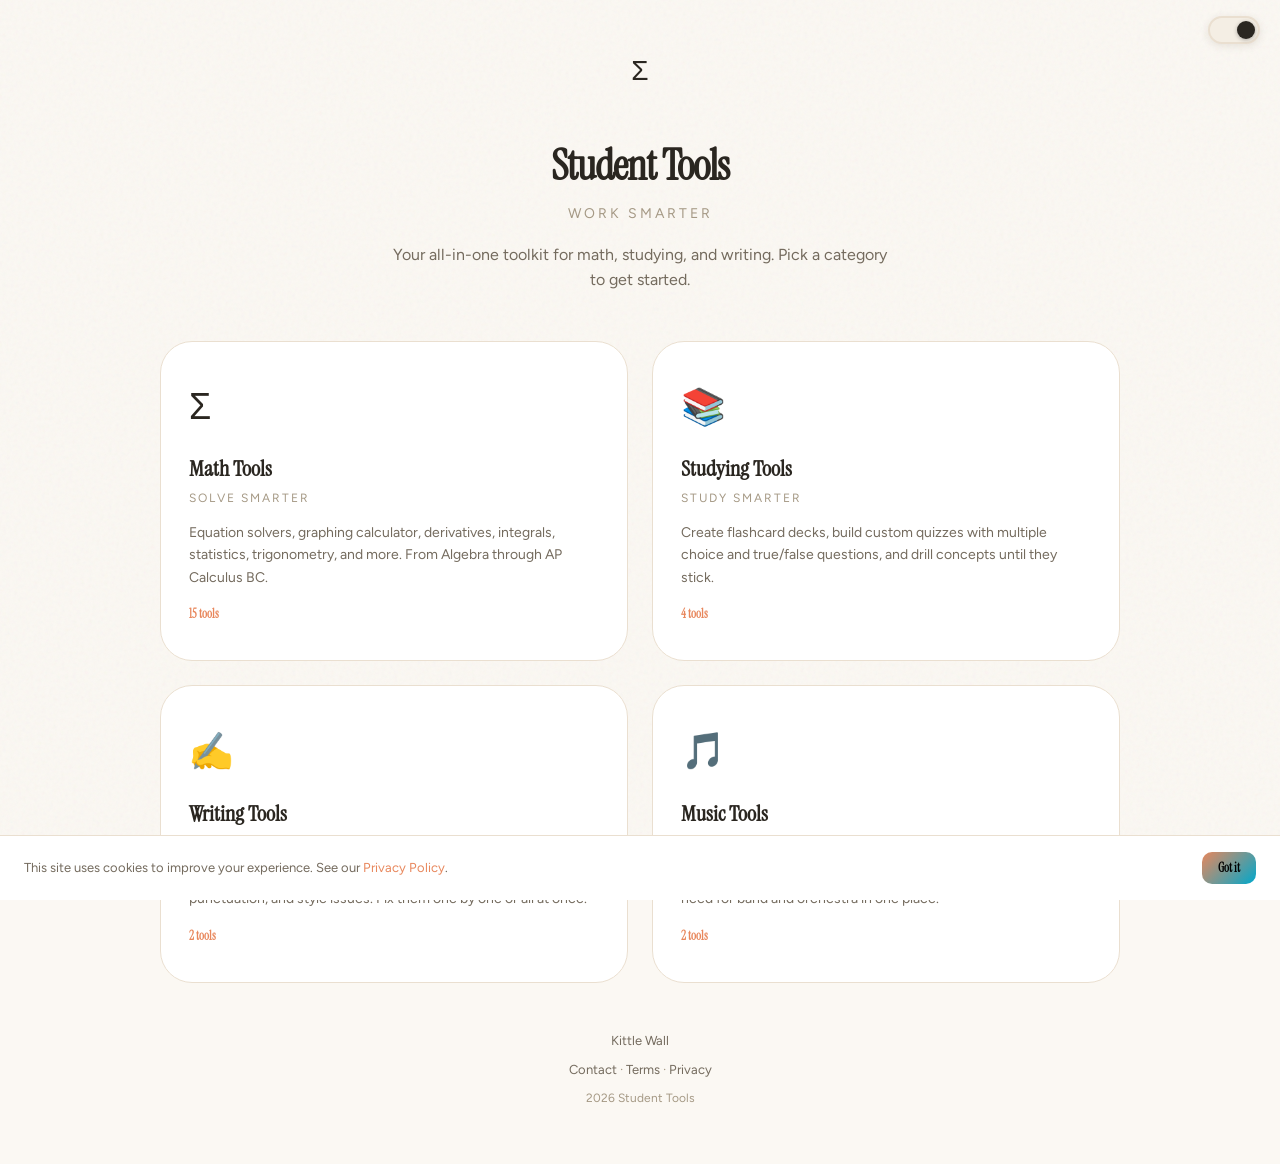
==== index.html @ e7c5983b "Add Citation Formatter tool to Writing Tools section - Create new Citation Formatter tool with suppo" ====
<!DOCTYPE html>

<html lang="en">
<head>
  <meta charset="UTF-8">
  <meta name="viewport" content="width=device-width, initial-scale=1.0">
  <title>Student Tools - Work Smarter</title>
  <meta name="description" content="Free student tools: math solvers, study aids, and writing helpers. Work smarter from Algebra through AP Calculus BC.">
  <meta name="keywords" content="student tools, math tools, study tools, writing tools, equation solver, flashcards, grammar checker">
  <meta name="author" content="Student Tools">
  <meta property="og:title" content="Student Tools - Work Smarter">
  <meta property="og:description" content="Free student tools for every course: math, studying, writing, and more.">
  <meta property="og:type" content="website">
  <link rel="canonical" href="">
  <link rel="stylesheet" href="style.css">
  <script src="theme.js"></script>
</head>
<body>

<div class="theme-switch-wrap">
  <label class="theme-switch" title="Toggle dark/light mode">
    <input type="checkbox" id="theme-toggle-checkbox" onchange="toggleTheme()">
    <span class="theme-switch-slider"></span>
  </label>
</div>

<div class="landing-container">
  <div class="landing-header">
    <div class="logo-icon landing-logo-icon">&#x03A3;</div>
    <h1 class="landing-title">Student Tools</h1>
    <p class="landing-subtitle">Work Smarter</p>
    <p class="landing-desc">Your all-in-one toolkit for math, studying, and writing. Pick a category to get started.</p>
  </div>

  <div class="landing-cards">
    <a href="math.html" class="landing-card landing-card-math">
      <div class="landing-card-icon">&#x03A3;</div>
      <div class="landing-card-title">Math Tools</div>
      <div class="landing-card-sub">Solve Smarter</div>
      <div class="landing-card-desc">Equation solvers, graphing calculator, derivatives, integrals, statistics, trigonometry, and more. From Algebra through AP Calculus BC.</div>
      <div class="landing-card-count">15 tools</div>
    </a>

    <a href="studying.html" class="landing-card landing-card-study">
      <div class="landing-card-icon">&#x1F4DA;</div>
      <div class="landing-card-title">Studying Tools</div>
      <div class="landing-card-sub">Study Smarter</div>
      <div class="landing-card-desc">Create flashcard decks, build custom quizzes with multiple choice and true/false questions, and drill concepts until they stick.</div>
      <div class="landing-card-count">4 tools</div>
    </a>

    <a href="writing.html" class="landing-card landing-card-writing">
      <div class="landing-card-icon">&#x270D;&#xFE0F;</div>
      <div class="landing-card-title">Writing Tools</div>
      <div class="landing-card-sub">Write Smarter</div>
      <div class="landing-card-desc">Paste or type your essay and catch grammar, spelling, punctuation, and style issues. Fix them one by one or all at once.</div>
      <div class="landing-card-count">2 tools</div>
    </a>

    <a href="music.html" class="landing-card landing-card-music">
      <div class="landing-card-icon">&#x1F3B5;</div>
      <div class="landing-card-title">Music Tools</div>
      <div class="landing-card-sub">Play Better</div>
      <div class="landing-card-desc">Multi-tempo metronome and sheet music creator. Everything you need for band and orchestra in one place.</div>
      <div class="landing-card-count">2 tools</div>
    </a>
  </div>

  <div class="landing-footer">
    <p><a href="kittle-wall.html">Kittle Wall</a></p>
    <p><a href="contact.html">Contact</a> &middot; <a href="terms.html">Terms</a> &middot; <a href="privacy.html">Privacy</a></p>
    <p class="landing-copyright">2026 Student Tools</p>
  </div>

</div>

<!-- Invisible context link (bottom left) -->
<a href="text.html" class="context-link" style="color: transparent;">Context</a>

<!-- Cookie consent banner -->
<div class="cookie-banner" id="cookieBanner">
  <span>This site uses cookies to improve your experience. See our <a href="privacy.html">Privacy Policy</a>.</span>
  <button class="btn btn-sm btn-primary" onclick="acceptCookies()">Got it</button>
</div>

<script>
function acceptCookies() {
  document.getElementById('cookieBanner').classList.remove('show');
  localStorage.setItem('cookies_accepted', 'true');
}

window.addEventListener('DOMContentLoaded', function() {
  if (!localStorage.getItem('cookies_accepted')) {
    setTimeout(function() {
      document.getElementById('cookieBanner').classList.add('show');
    }, 1500);
  }
});
</script>

</body>
</html>
---- style.css ----
/* ============================================
   STUDENT TOOLS — Dark Sleek Modern Theme
   ============================================

   Linked files:
   - index.html (landing page)
   - math.html, studying.html, writing.html (sub-sites)
   - app.js (application logic and interactivity)
   ============================================ */

@import url('https://fonts.googleapis.com/css2?family=Instrument+Serif:ital@0;1&family=Figtree:wght@300;400;500;600;700;800&family=JetBrains+Mono:wght@400;500;600&display=swap');

:root {
  /* Dark theme (default) — warm dark */
  --bg-primary: #1A1714;
  --bg-secondary: #231F1B;
  --bg-card: #2A2520;
  --bg-card-hover: #332D28;
  --bg-input: #201D1A;
  --border-subtle: rgba(255,255,255,0.08);
  --border-accent: rgba(232,135,92,0.3);
  --text-primary: #F4ECE0;
  --text-secondary: #A59985;
  --text-muted: #746B5E;
  --accent-cyan: #E8875C;
  --accent-cyan-dim: rgba(232,135,92,0.18);
  --accent-purple: #7A9968;
  --accent-purple-dim: rgba(122,153,104,0.15);
  --accent-green: #7A9968;
  --accent-red: #C87A70;
  --accent-orange: #D4956A;
  --accent-yellow: #C9A84A;
  --radius-sm: 10px;
  --radius-md: 16px;
  --radius-lg: 24px;
  --radius-xl: 32px;
  --shadow-glow: 0 0 30px rgba(232,135,92,0.12);
  --shadow-card: 0 4px 14px rgba(0,0,0,0.35);
  --font-display: 'Instrument Serif', 'DM Serif Display', Georgia, serif;
  --font-body: 'Figtree', -apple-system, BlinkMacSystemFont, 'Segoe UI', sans-serif;
  --font-mono: 'JetBrains Mono', ui-monospace, monospace;
  --transition-fast: 0.2s cubic-bezier(0.4, 0, 0.2, 1);
  --transition-smooth: 0.35s cubic-bezier(0.4, 0, 0.2, 1);
}

/* Light theme — warm paper */
[data-theme="light"] {
  --bg-primary: #FBF8F3;
  --bg-secondary: #FFFFFF;
  --bg-card: #FFFFFF;
  --bg-card-hover: #F7F2EA;
  --bg-input: #F4EEE4;
  --border-subtle: #EADFD0;
  --border-accent: rgba(232,135,92,0.35);
  --text-primary: #2A2620;
  --text-secondary: #746B5E;
  --text-muted: #A59985;
  --accent-cyan: #E8875C;
  --accent-cyan-dim: #FBE4D4;
  --accent-purple: #7A9968;
  --accent-purple-dim: rgba(122,153,104,0.15);
  --accent-green: #7A9968;
  --accent-red: #C87A70;
  --accent-orange: #D4956A;
  --accent-yellow: #C9A84A;
  --shadow-glow: 0 0 30px rgba(232,135,92,0.15);
  --shadow-card: 0 4px 14px rgba(60,40,10,0.06);
}

*, *::before, *::after { box-sizing: border-box; margin: 0; padding: 0; }

html {
  scroll-behavior: smooth;
  transition: background-color var(--transition-smooth), color var(--transition-smooth);
}

body {
  font-family: var(--font-body);
  background: var(--bg-primary);
  color: var(--text-primary);
  min-height: 100vh;
  overflow-x: hidden;
  line-height: 1.6;
}

/* Background grain texture */
body::before {
  content: '';
  position: fixed;
  top: 0; left: 0; right: 0; bottom: 0;
  background-image: url("data:image/svg+xml,%3Csvg viewBox='0 0 256 256' xmlns='http://www.w3.org/2000/svg'%3E%3Cfilter id='noise'%3E%3CfeTurbulence type='fractalNoise' baseFrequency='0.9' numOctaves='4' stitchTiles='stitch'/%3E%3C/filter%3E%3Crect width='100%25' height='100%25' filter='url(%23noise)' opacity='0.05'/%3E%3C/svg%3E");
  pointer-events: none;
  z-index: 0;
  transition: opacity var(--transition-smooth);
}

html[data-theme="light"] body::before {
  opacity: 1;
}

/* ---- SCROLLBAR ---- */
::-webkit-scrollbar { width: 6px; }
::-webkit-scrollbar-track { background: var(--bg-primary); }
::-webkit-scrollbar-thumb { background: var(--text-muted); border-radius: 3px; }
::-webkit-scrollbar-thumb:hover { background: var(--accent-cyan); }

/* ---- LAYOUT ---- */
.app-wrapper {
  display: flex;
  min-height: 100vh;
  position: relative;
  z-index: 1;
}

/* ---- SIDEBAR ---- */
.sidebar {
  width: 280px;
  min-width: 280px;
  background: var(--bg-secondary);
  border-right: 1px solid var(--border-subtle);
  display: flex;
  flex-direction: column;
  position: fixed;
  top: 0;
  left: 0;
  height: 100vh;
  z-index: 100;
  transition: transform var(--transition-smooth);
}

.sidebar-header {
  padding: 24px 20px;
  border-bottom: 1px solid var(--border-subtle);
  display: flex;
  align-items: center;
  justify-content: space-between;
  gap: 12px;
}

.sidebar-logo {
  display: flex;
  align-items: center;
  gap: 12px;
  text-decoration: none;
}

.sidebar-logo .logo-icon {
  width: 40px;
  height: 40px;
  background: linear-gradient(135deg, var(--accent-cyan), var(--accent-purple));
  border-radius: var(--radius-sm);
  display: flex;
  align-items: center;
  justify-content: center;
  font-size: 20px;
  font-weight: 700;
  color: #fff;
  font-family: var(--font-mono);
}

.sidebar-logo .logo-text {
  font-family: var(--font-display);
  font-size: 20px;
  font-weight: 700;
  color: var(--text-primary);
  letter-spacing: -0.5px;
}

.sidebar-logo .logo-sub {
  font-size: 11px;
  color: var(--text-muted);
  font-weight: 400;
  letter-spacing: 1.5px;
  text-transform: uppercase;
}

/* ---- THEME SWITCH (fixed top-right) ---- */
.theme-switch-wrap {
  position: fixed;
  top: 16px;
  right: 20px;
  z-index: 9999;
}

.theme-switch {
  position: relative;
  display: inline-block;
  width: 52px;
  height: 28px;
  cursor: pointer;
}

.theme-switch input {
  opacity: 0;
  width: 0;
  height: 0;
  position: absolute;
}

.theme-switch-slider {
  position: absolute;
  top: 0; left: 0; right: 0; bottom: 0;
  background: #2A2520;
  border: 2px solid rgba(255,255,255,0.12);
  border-radius: 28px;
  transition: all 0.3s cubic-bezier(0.4, 0, 0.2, 1);
  box-shadow: 0 2px 8px rgba(0,0,0,0.4);
}

.theme-switch-slider::before {
  content: '';
  position: absolute;
  height: 18px;
  width: 18px;
  left: 3px;
  top: 3px;
  background: #F4ECE0;
  border-radius: 50%;
  transition: all 0.3s cubic-bezier(0.4, 0, 0.2, 1);
  box-shadow: 0 1px 4px rgba(0,0,0,0.3);
}

.theme-switch input:checked + .theme-switch-slider {
  background: #F4EEE4;
  border-color: #EADFD0;
  box-shadow: 0 2px 8px rgba(60,40,10,0.1);
}

.theme-switch input:checked + .theme-switch-slider::before {
  transform: translateX(24px);
  background: #2A2620;
}

.sidebar-nav {
  flex: 1;
  overflow-y: auto;
  padding: 16px 12px;
}

.nav-section-label {
  font-size: 10px;
  font-weight: 600;
  text-transform: uppercase;
  letter-spacing: 1.5px;
  color: var(--text-muted);
  padding: 12px 12px 8px;
}

.nav-item {
  display: flex;
  align-items: center;
  gap: 12px;
  padding: 10px 14px;
  border-radius: var(--radius-sm);
  cursor: pointer;
  transition: all var(--transition-fast);
  color: var(--text-secondary);
  font-size: 14px;
  font-weight: 400;
  border: 1px solid transparent;
  margin-bottom: 2px;
}

.nav-item:hover {
  background: var(--bg-card);
  color: var(--text-primary);
}

.nav-item.active {
  background: var(--accent-cyan-dim);
  color: var(--accent-cyan);
  border-color: var(--border-accent);
  font-weight: 500;
}

.nav-item .nav-icon {
  width: 20px;
  text-align: center;
  font-size: 16px;
  flex-shrink: 0;
}

.sidebar-footer {
  padding: 16px 20px;
  border-top: 1px solid var(--border-subtle);
  font-size: 11px;
  color: var(--text-muted);
}

.sidebar-footer a {
  color: var(--text-secondary);
  text-decoration: none;
  transition: color var(--transition-fast);
}
.sidebar-footer a:hover { color: var(--accent-cyan); }

/* ---- MAIN CONTENT ---- */
.main-content {
  flex: 1;
  margin-left: 280px;
  padding: 32px 40px;
  min-height: 100vh;
}

.main-header {
  margin-bottom: 32px;
}

.main-header h1 {
  font-family: var(--font-display);
  font-size: 28px;
  font-weight: 700;
  color: var(--text-primary);
  letter-spacing: -0.5px;
}

.main-header p {
  color: var(--text-secondary);
  font-size: 15px;
  margin-top: 4px;
}

/* ---- TOOL PANELS ---- */
.tool-panel {
  display: none;
  animation: fadeIn 0.3s ease;
}

.tool-panel.active {
  display: block;
}

@keyframes fadeIn {
  from { opacity: 0; transform: translateY(8px); }
  to { opacity: 1; transform: translateY(0); }
}

/* ---- CARDS ---- */
.card {
  background: var(--bg-card);
  border: 1px solid var(--border-subtle);
  border-radius: var(--radius-lg);
  padding: 28px;
  margin-bottom: 24px;
  transition: all var(--transition-smooth);
  box-shadow: var(--shadow-card);
}

.card:hover {
  border-color: var(--border-accent);
  box-shadow: var(--shadow-glow);
}

.card-title {
  font-family: var(--font-display);
  font-size: 18px;
  font-weight: 600;
  margin-bottom: 6px;
  color: var(--text-primary);
}

.card-desc {
  font-size: 13px;
  color: var(--text-secondary);
  margin-bottom: 20px;
  line-height: 1.5;
}

/* ---- FORM ELEMENTS ---- */
.form-group {
  margin-bottom: 16px;
}

.form-label {
  display: block;
  font-size: 12px;
  font-weight: 500;
  text-transform: uppercase;
  letter-spacing: 1px;
  color: var(--text-secondary);
  margin-bottom: 6px;
  font-family: var(--font-mono);
}

.form-input, .form-select, .form-textarea {
  width: 100%;
  padding: 12px 16px;
  background: var(--bg-input);
  border: 1px solid var(--border-subtle);
  border-radius: var(--radius-sm);
  color: var(--text-primary);
  font-family: var(--font-mono);
  font-size: 14px;
  transition: all var(--transition-fast);
  outline: none;
}

.form-input:focus, .form-select:focus, .form-textarea:focus {
  border-color: var(--accent-cyan);
  box-shadow: 0 0 0 3px var(--accent-cyan-dim);
}

.form-input::placeholder { color: var(--text-muted); }
.form-textarea { resize: vertical; min-height: 80px; }
.form-select { cursor: pointer; }
.form-select option { background: var(--bg-card); }

.form-row {
  display: grid;
  grid-template-columns: repeat(auto-fit, minmax(140px, 1fr));
  gap: 12px;
}

/* ---- BUTTONS ---- */
.btn {
  display: inline-flex;
  align-items: center;
  justify-content: center;
  gap: 8px;
  padding: 12px 24px;
  border-radius: var(--radius-sm);
  font-family: var(--font-display);
  font-size: 14px;
  font-weight: 600;
  cursor: pointer;
  transition: all var(--transition-fast);
  border: 1px solid transparent;
  text-decoration: none;
}

.btn-primary {
  background: linear-gradient(135deg, var(--accent-cyan), #00a8cc);
  color: #000;
  border: none;
}
.btn-primary:hover {
  transform: translateY(-1px);
  box-shadow: 0 4px 20px rgba(232,135,92,0.35);
}

.btn-secondary {
  background: var(--bg-input);
  color: var(--text-primary);
  border-color: var(--border-subtle);
}
.btn-secondary:hover {
  border-color: var(--accent-cyan);
  background: var(--accent-cyan-dim);
}

.btn-sm {
  padding: 8px 16px;
  font-size: 12px;
}

.btn-group {
  display: flex;
  gap: 10px;
  flex-wrap: wrap;
  margin-top: 16px;
}

/* ---- RESULTS ---- */
.result-box {
  background: var(--bg-input);
  border: 1px solid var(--border-subtle);
  border-radius: var(--radius-md);
  padding: 20px;
  margin-top: 20px;
  font-family: var(--font-mono);
  font-size: 14px;
  line-height: 1.8;
  color: var(--text-primary);
  min-height: 60px;
  position: relative;
  overflow-x: auto;
}

.result-box:empty::before {
  content: 'Results will appear here...';
  color: var(--text-muted);
  font-style: italic;
}

.result-box .result-label {
  display: inline-block;
  font-size: 11px;
  font-weight: 600;
  text-transform: uppercase;
  letter-spacing: 1px;
  color: var(--accent-cyan);
  margin-bottom: 8px;
}

.result-box .result-value {
  font-size: 22px;
  font-weight: 600;
  color: var(--text-primary);
}

.result-box .result-step {
  padding: 8px 0;
  border-bottom: 1px solid var(--border-subtle);
  color: var(--text-secondary);
}
.result-box .result-step:last-child { border-bottom: none; }

.result-highlight {
  color: var(--accent-cyan);
  font-weight: 600;
}

.result-success { color: var(--accent-green); }
.result-error { color: var(--accent-red); }

/* ---- HOME GRID ---- */
.home-grid {
  display: grid;
  grid-template-columns: repeat(auto-fill, minmax(280px, 1fr));
  gap: 20px;
}

.home-card {
  background: var(--bg-card);
  border: 1px solid var(--border-subtle);
  border-radius: var(--radius-lg);
  padding: 24px;
  cursor: pointer;
  transition: all var(--transition-smooth);
  position: relative;
  overflow: hidden;
}

.home-card::before {
  content: '';
  position: absolute;
  top: 0;
  left: 0;
  right: 0;
  height: 3px;
  background: linear-gradient(90deg, var(--accent-cyan), var(--accent-purple));
  opacity: 0;
  transition: opacity var(--transition-smooth);
}

.home-card:hover {
  border-color: var(--border-accent);
  transform: translateY(-2px);
  box-shadow: var(--shadow-glow);
}

.home-card:hover::before { opacity: 1; }

.home-card .card-emoji {
  font-size: 28px;
  margin-bottom: 12px;
}

.home-card .card-name {
  font-family: var(--font-display);
  font-size: 16px;
  font-weight: 600;
  margin-bottom: 6px;
}

.home-card .card-courses {
  font-size: 12px;
  color: var(--text-muted);
  margin-bottom: 10px;
  font-family: var(--font-mono);
}

.home-card .card-preview {
  font-size: 13px;
  color: var(--text-secondary);
  line-height: 1.5;
}

/* ---- GRAPH CANVAS ---- */
.graph-container {
  background: var(--bg-input);
  border: 1px solid var(--border-subtle);
  border-radius: var(--radius-md);
  padding: 8px;
  margin-top: 16px;
  position: relative;
}

.graph-container canvas {
  width: 100%;
  border-radius: var(--radius-sm);
}

/* ---- UNIT CIRCLE ---- */
.unit-circle-container {
  display: flex;
  gap: 24px;
  align-items: flex-start;
  flex-wrap: wrap;
}

.unit-circle-container canvas {
  border-radius: var(--radius-md);
  background: var(--bg-input);
  border: 1px solid var(--border-subtle);
}

/* ---- STATS TABLE ---- */
.stats-grid {
  display: grid;
  grid-template-columns: repeat(auto-fill, minmax(180px, 1fr));
  gap: 12px;
  margin-top: 16px;
}

.stat-card {
  background: var(--bg-input);
  border: 1px solid var(--border-subtle);
  border-radius: var(--radius-sm);
  padding: 16px;
  text-align: center;
}

.stat-card .stat-label {
  font-size: 11px;
  text-transform: uppercase;
  letter-spacing: 1px;
  color: var(--text-muted);
  margin-bottom: 6px;
  font-family: var(--font-mono);
}

.stat-card .stat-value {
  font-size: 20px;
  font-weight: 600;
  font-family: var(--font-mono);
  color: var(--accent-cyan);
}

/* ---- TOGGLE BUTTONS ---- */
.toggle-group {
  display: inline-flex;
  background: var(--bg-input);
  border: 1px solid var(--border-subtle);
  border-radius: var(--radius-sm);
  overflow: hidden;
  margin-bottom: 16px;
}

.toggle-btn {
  padding: 8px 18px;
  font-size: 13px;
  font-family: var(--font-mono);
  background: transparent;
  color: var(--text-secondary);
  border: none;
  cursor: pointer;
  transition: all var(--transition-fast);
}

.toggle-btn.active {
  background: var(--accent-cyan-dim);
  color: var(--accent-cyan);
}

.toggle-btn:hover:not(.active) {
  color: var(--text-primary);
}

/* ---- AD PLACEHOLDER ---- */
.ad-placeholder {
  background: var(--bg-card);
  border: 1px dashed var(--border-subtle);
  border-radius: var(--radius-sm);
  padding: 16px;
  text-align: center;
  color: var(--text-muted);
  font-size: 11px;
  margin: 24px 0;
  min-height: 90px;
  display: flex;
  align-items: center;
  justify-content: center;
}

/* ---- MOBILE HAMBURGER ---- */
.mobile-toggle {
  display: none;
  position: fixed;
  top: 16px;
  left: 16px;
  z-index: 200;
  background: var(--bg-card);
  border: 1px solid var(--border-subtle);
  border-radius: var(--radius-sm);
  padding: 10px 12px;
  cursor: pointer;
  color: var(--text-primary);
  font-size: 20px;
}

.mobile-overlay {
  display: none;
  position: fixed;
  top: 0; left: 0; right: 0; bottom: 0;
  background: rgba(0,0,0,0.6);
  z-index: 90;
}

/* ---- RESPONSIVE ---- */
@media (max-width: 768px) {
  .sidebar {
    transform: translateX(-100%);
  }
  .sidebar.open {
    transform: translateX(0);
  }
  .main-content {
    margin-left: 0;
    padding: 24px 16px;
    padding-top: 24px;
  }
  .mobile-toggle {
    display: none;
  }
  .mobile-overlay.open {
    display: block;
  }
  .home-grid {
    grid-template-columns: 1fr;
  }
  .kittle-grid {
    grid-template-columns: repeat(auto-fill, minmax(180px, 1fr));
  }
  .form-row {
    grid-template-columns: 1fr;
  }
  .unit-circle-container {
    flex-direction: column;
  }
}

@media (max-width: 480px) {
  .main-header h1 { font-size: 22px; }
  .card { padding: 20px; }
}

/* ---- LEGAL PAGES ---- */
.legal-page {
  max-width: 800px;
  margin: 0 auto;
  padding: 40px 24px;
}

.legal-page h1 {
  font-family: var(--font-display);
  font-size: 32px;
  font-weight: 700;
  margin-bottom: 8px;
  background: linear-gradient(135deg, var(--accent-cyan), var(--accent-purple));
  -webkit-background-clip: text;
  -webkit-text-fill-color: transparent;
}

.legal-page .legal-date {
  color: var(--text-muted);
  font-size: 13px;
  margin-bottom: 32px;
  font-family: var(--font-mono);
}

.legal-page h2 {
  font-family: var(--font-display);
  font-size: 20px;
  font-weight: 600;
  margin-top: 32px;
  margin-bottom: 12px;
  color: var(--accent-cyan);
}

.legal-page p {
  color: var(--text-secondary);
  margin-bottom: 16px;
  line-height: 1.7;
}

.legal-page a {
  color: var(--accent-cyan);
  text-decoration: none;
}
.legal-page a:hover {
  text-decoration: underline;
}

.legal-back {
  display: inline-flex;
  align-items: center;
  gap: 6px;
  color: var(--text-secondary);
  text-decoration: none;
  font-size: 14px;
  margin-bottom: 24px;
  transition: color var(--transition-fast);
}
.legal-back:hover { color: var(--accent-cyan); }

/* ---- COOKIE BANNER ---- */
.cookie-banner {
  position: fixed;
  bottom: 0;
  left: 0;
  right: 0;
  background: var(--bg-card);
  border-top: 1px solid var(--border-subtle);
  padding: 16px 24px;
  display: flex;
  align-items: center;
  justify-content: space-between;
  gap: 16px;
  z-index: 999;
  font-size: 13px;
  color: var(--text-secondary);
  transform: translateY(100%);
  transition: transform var(--transition-smooth);
}

.cookie-banner.show {
  transform: translateY(0);
}

.cookie-banner a { color: var(--accent-cyan); text-decoration: none; }
.cookie-banner a:hover { text-decoration: underline; }

/* ---- TABS WITHIN TOOLS ---- */
.tool-tabs {
  display: flex;
  gap: 4px;
  margin-bottom: 20px;
  border-bottom: 1px solid var(--border-subtle);
  padding-bottom: 0;
}

.tool-tab {
  padding: 10px 18px;
  font-size: 13px;
  font-family: var(--font-display);
  font-weight: 500;
  color: var(--text-secondary);
  background: transparent;
  border: none;
  cursor: pointer;
  border-bottom: 2px solid transparent;
  margin-bottom: -1px;
  transition: all var(--transition-fast);
}

.tool-tab:hover { color: var(--text-primary); }
.tool-tab.active {
  color: var(--accent-cyan);
  border-bottom-color: var(--accent-cyan);
}

.tab-content { display: none; }
.tab-content.active { display: block; }

/* ---- SPECIAL ANIMATIONS ---- */
@keyframes pulse-glow {
  0%, 100% { box-shadow: 0 0 0 0 rgba(232,135,92,0.2); }
  50% { box-shadow: 0 0 20px 4px rgba(232,135,92,0.1); }
}

.pulse { animation: pulse-glow 2s infinite; }

@keyframes slideUp {
  from { opacity: 0; transform: translateY(20px); }
  to { opacity: 1; transform: translateY(0); }
}

.animate-in {
  animation: slideUp 0.4s ease forwards;
}

/* Staggered animation for home cards */
.home-card:nth-child(1) { animation-delay: 0.05s; }
.home-card:nth-child(2) { animation-delay: 0.1s; }
.home-card:nth-child(3) { animation-delay: 0.15s; }
.home-card:nth-child(4) { animation-delay: 0.2s; }
.home-card:nth-child(5) { animation-delay: 0.25s; }
.home-card:nth-child(6) { animation-delay: 0.3s; }
.home-card:nth-child(7) { animation-delay: 0.35s; }
.home-card:nth-child(8) { animation-delay: 0.4s; }
.home-card:nth-child(9) { animation-delay: 0.45s; }
.home-card:nth-child(10) { animation-delay: 0.5s; }
.home-card:nth-child(11) { animation-delay: 0.55s; }
.home-card:nth-child(12) { animation-delay: 0.6s; }

/* ---- HOME FOOTER NOTICE ---- */
.home-footer-notice {
  margin-top: 40px;
  padding-top: 24px;
  border-top: 1px solid var(--border-subtle);
  text-align: center;
}

.home-footer-notice p {
  font-size: 12px;
  color: var(--text-secondary);
  margin: 0;
}

.home-footer-notice a {
  color: var(--accent-cyan);
  text-decoration: none;
  transition: color var(--transition-fast);
}

.home-footer-notice a:hover {
  color: var(--accent-cyan);
  text-decoration: underline;
}

/* ---- HOME KITTLE WALL LINK ---- */
.home-kittle-wall-link {
  margin-top: 12px;
  text-align: center;
}

.home-kittle-wall-link p {
  font-size: 12px;
  color: var(--text-secondary);
  margin: 0;
}

.home-kittle-wall-link a {
  color: var(--accent-cyan);
  text-decoration: none;
  transition: color var(--transition-fast);
}

.home-kittle-wall-link a:hover {
  color: var(--accent-cyan);
  text-decoration: underline;
}

/* ============================================
   STUDY TOOLS — Flashcards & Quizzes
   ============================================ */

/* ---- DECK / SET GRID ---- */
.deck-grid {
  display: grid;
  grid-template-columns: repeat(auto-fill, minmax(260px, 1fr));
  gap: 16px;
  margin-bottom: 24px;
}

.deck-card {
  background: var(--bg-card);
  border: 1px solid var(--border-subtle);
  border-radius: var(--radius-lg);
  padding: 20px;
  cursor: pointer;
  transition: all var(--transition-smooth);
  position: relative;
  overflow: hidden;
}

.deck-card::after {
  content: '';
  position: absolute;
  bottom: 0; left: 0; right: 0;
  height: 3px;
  background: linear-gradient(90deg, var(--accent-cyan), var(--accent-purple));
  opacity: 0;
  transition: opacity var(--transition-smooth);
}

.deck-card:hover {
  border-color: var(--border-accent);
  transform: translateY(-2px);
  box-shadow: var(--shadow-glow);
}
.deck-card:hover::after { opacity: 1; }

.deck-card .deck-emoji { font-size: 24px; margin-bottom: 8px; }

.deck-card .deck-name {
  font-family: var(--font-display);
  font-size: 16px;
  font-weight: 600;
  margin-bottom: 4px;
  color: var(--text-primary);
}

.deck-card .deck-count {
  font-family: var(--font-mono);
  font-size: 12px;
  color: var(--text-muted);
  margin-bottom: 8px;
}

.deck-card .deck-actions {
  display: flex;
  gap: 6px;
  margin-top: 10px;
}

.deck-card .deck-actions button {
  padding: 6px 12px;
  border-radius: 6px;
  font-size: 11px;
  font-family: var(--font-mono);
  cursor: pointer;
  border: 1px solid var(--border-subtle);
  background: var(--bg-input);
  color: var(--text-secondary);
  transition: all var(--transition-fast);
}
.deck-card .deck-actions button:hover {
  border-color: var(--accent-cyan);
  color: var(--accent-cyan);
}
.deck-card .deck-actions .btn-danger:hover {
  border-color: var(--accent-red);
  color: var(--accent-red);
}

/* ---- CREATE DECK CARD (+ button) ---- */
.deck-card-new {
  background: var(--bg-card);
  border: 2px dashed var(--border-subtle);
  border-radius: var(--radius-lg);
  padding: 20px;
  display: flex;
  flex-direction: column;
  align-items: center;
  justify-content: center;
  cursor: pointer;
  transition: all var(--transition-smooth);
  min-height: 140px;
}

.deck-card-new:hover {
  border-color: var(--accent-cyan);
  background: var(--accent-cyan-dim);
}

.deck-card-new .plus-icon {
  font-size: 32px;
  color: var(--text-muted);
  margin-bottom: 8px;
  transition: color var(--transition-fast);
}
.deck-card-new:hover .plus-icon { color: var(--accent-cyan); }

.deck-card-new span {
  font-family: var(--font-display);
  font-size: 14px;
  color: var(--text-secondary);
  font-weight: 500;
}

/* ============================================
   KITTLE WALL — Photo Gallery
   ============================================ */

/* ---- KITTLE GRID ---- */
.kittle-grid {
  display: grid;
  grid-template-columns: repeat(auto-fill, minmax(280px, 1fr));
  gap: 16px;
  margin-top: 24px;
}

.kittle-card {
  background: var(--bg-card);
  border: 1px solid var(--border-subtle);
  border-radius: var(--radius-lg);
  overflow: hidden;
  transition: all var(--transition-smooth);
  position: relative;
  aspect-ratio: 1;
}

.kittle-card:hover {
  border-color: var(--border-accent);
  transform: translateY(-4px);
  box-shadow: var(--shadow-glow);
}

.kittle-card img {
  width: 100%;
  height: 100%;
  object-fit: cover;
  display: block;
}

.kittle-empty {
  text-align: center;
  color: var(--text-secondary);
  padding: 40px 20px;
  grid-column: 1 / -1;
}

/* ---- FLASHCARD FLIP ---- */
.flashcard-scene {
  perspective: 1000px;
  width: 100%;
  max-width: 560px;
  height: 320px;
  margin: 0 auto 24px;
  cursor: pointer;
}

.flashcard-inner {
  position: relative;
  width: 100%;
  height: 100%;
  transition: transform 0.6s cubic-bezier(0.4, 0, 0.2, 1);
  transform-style: preserve-3d;
}

.flashcard-inner.flipped {
  transform: rotateY(180deg);
}

.flashcard-face {
  position: absolute;
  width: 100%;
  height: 100%;
  backface-visibility: hidden;
  -webkit-backface-visibility: hidden;
  display: flex;
  flex-direction: column;
  align-items: center;
  justify-content: center;
  padding: 32px;
  border-radius: var(--radius-lg);
  text-align: center;
  border: 1px solid var(--border-subtle);
}

.flashcard-front {
  background: var(--bg-card);
  border-top: 3px solid var(--accent-cyan);
}

.flashcard-back {
  background: var(--bg-card);
  transform: rotateY(180deg);
  border-top: 3px solid var(--accent-purple);
}

.flashcard-side-label {
  font-family: var(--font-mono);
  font-size: 10px;
  text-transform: uppercase;
  letter-spacing: 2px;
  color: var(--text-muted);
  position: absolute;
  top: 16px;
  left: 50%;
  transform: translateX(-50%);
}

.flashcard-text {
  font-family: var(--font-display);
  font-size: 22px;
  font-weight: 500;
  color: var(--text-primary);
  line-height: 1.5;
  max-height: 200px;
  overflow-y: auto;
  word-wrap: break-word;
  width: 100%;
}

.flashcard-back .flashcard-text {
  color: var(--accent-green);
}

/* ---- FLASHCARD CONTROLS ---- */
.fc-controls {
  display: flex;
  align-items: center;
  justify-content: center;
  gap: 16px;
  margin-bottom: 20px;
  flex-wrap: wrap;
}

.fc-controls .btn {
  min-width: 110px;
}

.fc-progress {
  text-align: center;
  font-family: var(--font-mono);
  font-size: 13px;
  color: var(--text-secondary);
  margin-bottom: 16px;
}

.fc-progress-bar {
  width: 100%;
  max-width: 400px;
  height: 4px;
  background: var(--bg-input);
  border-radius: 2px;
  margin: 8px auto 0;
  overflow: hidden;
}

.fc-progress-fill {
  height: 100%;
  background: linear-gradient(90deg, var(--accent-cyan), var(--accent-purple));
  border-radius: 2px;
  transition: width 0.4s ease;
}

/* ---- CARD EDITOR ---- */
.card-editor-list {
  max-height: 420px;
  overflow-y: auto;
  margin-bottom: 16px;
}

.card-editor-row {
  display: grid;
  grid-template-columns: 1fr 1fr auto;
  gap: 10px;
  align-items: center;
  padding: 10px 0;
  border-bottom: 1px solid var(--border-subtle);
}

.card-editor-row:last-child { border-bottom: none; }

.card-editor-row .card-num {
  font-family: var(--font-mono);
  font-size: 11px;
  color: var(--text-muted);
  grid-column: 1 / -1;
  margin-bottom: -4px;
}

.card-delete-btn {
  background: transparent;
  border: 1px solid var(--border-subtle);
  color: var(--text-muted);
  width: 32px;
  height: 32px;
  border-radius: 6px;
  cursor: pointer;
  font-size: 14px;
  transition: all var(--transition-fast);
  display: flex;
  align-items: center;
  justify-content: center;
}
.card-delete-btn:hover {
  border-color: var(--accent-red);
  color: var(--accent-red);
  background: rgba(200,122,112,0.12);
}

/* ---- QUIZ STYLES ---- */
.quiz-question-block {
  background: var(--bg-card);
  border: 1px solid var(--border-subtle);
  border-radius: var(--radius-lg);
  padding: 24px;
  margin-bottom: 20px;
  transition: all var(--transition-smooth);
}

.quiz-question-block.correct {
  border-color: var(--accent-green);
  background: rgba(122,153,104,0.07);
}

.quiz-question-block.incorrect {
  border-color: var(--accent-red);
  background: rgba(200,122,112,0.07);
}

.quiz-q-number {
  font-family: var(--font-mono);
  font-size: 11px;
  color: var(--text-muted);
  text-transform: uppercase;
  letter-spacing: 1.5px;
  margin-bottom: 8px;
}

.quiz-q-text {
  font-family: var(--font-display);
  font-size: 18px;
  font-weight: 600;
  color: var(--text-primary);
  margin-bottom: 16px;
  line-height: 1.5;
}

.quiz-options {
  display: flex;
  flex-direction: column;
  gap: 8px;
}

.quiz-option {
  display: flex;
  align-items: center;
  gap: 12px;
  padding: 12px 16px;
  background: var(--bg-input);
  border: 1px solid var(--border-subtle);
  border-radius: var(--radius-sm);
  cursor: pointer;
  transition: all var(--transition-fast);
  font-size: 14px;
  color: var(--text-secondary);
}

.quiz-option:hover {
  border-color: var(--accent-cyan);
  color: var(--text-primary);
  background: var(--accent-cyan-dim);
}

.quiz-option.selected {
  border-color: var(--accent-cyan);
  color: var(--accent-cyan);
  background: var(--accent-cyan-dim);
}

.quiz-option.reveal-correct {
  border-color: var(--accent-green) !important;
  color: var(--accent-green) !important;
  background: rgba(122,153,104,0.12) !important;
}

.quiz-option.reveal-wrong {
  border-color: var(--accent-red) !important;
  color: var(--accent-red) !important;
  background: rgba(200,122,112,0.12) !important;
}

.quiz-option-letter {
  width: 28px;
  height: 28px;
  border-radius: 50%;
  background: var(--bg-card);
  border: 1px solid var(--border-subtle);
  display: flex;
  align-items: center;
  justify-content: center;
  font-family: var(--font-mono);
  font-size: 12px;
  font-weight: 600;
  flex-shrink: 0;
  transition: all var(--transition-fast);
}

.quiz-option.selected .quiz-option-letter {
  background: var(--accent-cyan);
  color: #000;
  border-color: var(--accent-cyan);
}

.quiz-option.reveal-correct .quiz-option-letter {
  background: var(--accent-green);
  color: #000;
  border-color: var(--accent-green);
}

.quiz-option.reveal-wrong .quiz-option-letter {
  background: var(--accent-red);
  color: #fff;
  border-color: var(--accent-red);
}

/* True/False special */
.quiz-tf-row {
  display: grid;
  grid-template-columns: 1fr 1fr;
  gap: 10px;
}

.quiz-tf-row .quiz-option {
  justify-content: center;
  font-weight: 600;
  font-family: var(--font-display);
}

/* ---- QUIZ SCORE ---- */
.quiz-score-box {
  text-align: center;
  padding: 40px;
  background: var(--bg-card);
  border: 1px solid var(--border-subtle);
  border-radius: var(--radius-xl);
  margin-bottom: 24px;
}

.quiz-score-number {
  font-family: var(--font-display);
  font-size: 64px;
  font-weight: 800;
  background: linear-gradient(135deg, var(--accent-cyan), var(--accent-purple));
  -webkit-background-clip: text;
  -webkit-text-fill-color: transparent;
  line-height: 1.1;
}

.quiz-score-label {
  font-family: var(--font-mono);
  font-size: 13px;
  color: var(--text-secondary);
  margin-top: 8px;
}

.quiz-score-message {
  font-family: var(--font-display);
  font-size: 20px;
  font-weight: 600;
  margin-top: 16px;
  color: var(--text-primary);
}

/* ---- QUIZ EDITOR ---- */
.quiz-editor-question {
  background: var(--bg-input);
  border: 1px solid var(--border-subtle);
  border-radius: var(--radius-md);
  padding: 20px;
  margin-bottom: 16px;
  position: relative;
}

.quiz-editor-question .qe-header {
  display: flex;
  align-items: center;
  justify-content: space-between;
  margin-bottom: 12px;
}

.quiz-editor-question .qe-number {
  font-family: var(--font-mono);
  font-size: 12px;
  color: var(--accent-cyan);
  font-weight: 600;
}

.qe-type-toggle {
  display: inline-flex;
  background: var(--bg-card);
  border: 1px solid var(--border-subtle);
  border-radius: 6px;
  overflow: hidden;
}

.qe-type-btn {
  padding: 4px 12px;
  font-size: 11px;
  font-family: var(--font-mono);
  background: transparent;
  color: var(--text-muted);
  border: none;
  cursor: pointer;
  transition: all var(--transition-fast);
}
.qe-type-btn.active {
  background: var(--accent-cyan-dim);
  color: var(--accent-cyan);
}

.quiz-editor-question .qe-options {
  display: flex;
  flex-direction: column;
  gap: 8px;
  margin-top: 10px;
}

.qe-option-row {
  display: flex;
  align-items: center;
  gap: 8px;
}

.qe-option-row input[type="text"] {
  flex: 1;
}

.qe-correct-radio {
  appearance: none;
  width: 20px;
  height: 20px;
  border: 2px solid var(--border-subtle);
  border-radius: 50%;
  cursor: pointer;
  flex-shrink: 0;
  transition: all var(--transition-fast);
  position: relative;
}

.qe-correct-radio:checked {
  border-color: var(--accent-green);
  background: var(--accent-green);
}

.qe-correct-radio:checked::after {
  content: '✓';
  position: absolute;
  top: 50%;
  left: 50%;
  transform: translate(-50%, -50%);
  font-size: 12px;
  color: #000;
  font-weight: 700;
}

.qe-correct-radio:hover {
  border-color: var(--accent-green);
}

/* ---- STUDY MODE SHUFFLE BADGE ---- */
.shuffle-badge {
  display: inline-flex;
  align-items: center;
  gap: 6px;
  padding: 4px 12px;
  background: var(--accent-purple-dim);
  color: var(--accent-purple);
  border-radius: 20px;
  font-size: 11px;
  font-family: var(--font-mono);
  font-weight: 500;
}

/* ---- EMPTY STATE ---- */
.empty-state {
  text-align: center;
  padding: 48px 24px;
  color: var(--text-muted);
}

.empty-state .empty-icon {
  font-size: 48px;
  margin-bottom: 16px;
  opacity: 0.5;
}

.empty-state p {
  font-size: 15px;
  font-family: var(--font-display);
  margin-bottom: 20px;
  color: var(--text-secondary);
}

/* ---- MODAL OVERLAY ---- */
.modal-overlay {
  position: fixed;
  top: 0; left: 0; right: 0; bottom: 0;
  background: rgba(0,0,0,0.7);
  backdrop-filter: blur(4px);
  z-index: 500;
  display: flex;
  align-items: center;
  justify-content: center;
  padding: 24px;
  animation: fadeIn 0.2s ease;
}

.modal-box {
  background: var(--bg-secondary);
  border: 1px solid var(--border-subtle);
  border-radius: var(--radius-xl);
  padding: 32px;
  width: 100%;
  max-width: 480px;
  max-height: 90vh;
  overflow-y: auto;
  animation: slideUp 0.3s ease;
}

.modal-title {
  font-family: var(--font-display);
  font-size: 20px;
  font-weight: 700;
  margin-bottom: 20px;
  color: var(--text-primary);
}

/* ---- BACK BUTTON ---- */
.back-link {
  display: inline-flex;
  align-items: center;
  gap: 6px;
  font-family: var(--font-display);
  font-size: 14px;
  font-weight: 500;
  color: var(--text-secondary);
  cursor: pointer;
  margin-bottom: 20px;
  transition: color var(--transition-fast);
  background: none;
  border: none;
}
.back-link:hover { color: var(--accent-cyan); }

/* ---- SEPARATOR WITH LABEL ---- */
.section-divider {
  display: flex;
  align-items: center;
  gap: 12px;
  margin: 24px 0 16px;
}

.section-divider::before,
.section-divider::after {
  content: '';
  flex: 1;
  height: 1px;
  background: var(--border-subtle);
}

.section-divider span {
  font-family: var(--font-mono);
  font-size: 10px;
  text-transform: uppercase;
  letter-spacing: 2px;
  color: var(--text-muted);
  white-space: nowrap;
}

/* ============================================
   GRAMMAR CHECKER — Writing Tool Styles
   ============================================ */

/* ---- TEXTAREA ENHANCEMENTS ---- */
#gc-input {
  min-height: 220px;
  line-height: 1.8;
  font-family: var(--font-body);
  font-size: 15px;
  resize: vertical;
}

.gc-toolbar {
  display: flex;
  align-items: center;
  justify-content: space-between;
  flex-wrap: wrap;
  gap: 12px;
}

.gc-word-count {
  font-family: var(--font-mono);
  font-size: 12px;
  color: var(--text-muted);
}

/* ---- SCORE RING ---- */
.gc-score-row {
  display: flex;
  align-items: center;
  gap: 28px;
  flex-wrap: wrap;
}

.gc-score-circle {
  position: relative;
  width: 110px;
  height: 110px;
  flex-shrink: 0;
}

.gc-score-circle svg {
  width: 100%;
  height: 100%;
  transform: rotate(-90deg);
}

.gc-ring-bg {
  fill: none;
  stroke: var(--bg-input);
  stroke-width: 8;
}

.gc-ring-fill {
  fill: none;
  stroke: var(--accent-cyan);
  stroke-width: 8;
  stroke-linecap: round;
  stroke-dasharray: 326.73;
  stroke-dashoffset: 0;
  transition: stroke-dashoffset 1s cubic-bezier(0.4, 0, 0.2, 1), stroke 0.4s ease;
}

.gc-score-number {
  position: absolute;
  top: 50%;
  left: 50%;
  transform: translate(-50%, -50%);
  font-family: var(--font-display);
  font-size: 28px;
  font-weight: 800;
  color: var(--text-primary);
}

.gc-score-info {
  flex: 1;
  min-width: 200px;
}

.gc-score-label {
  font-family: var(--font-display);
  font-size: 22px;
  font-weight: 700;
  color: var(--text-primary);
  margin-bottom: 4px;
}

.gc-score-detail {
  font-family: var(--font-mono);
  font-size: 13px;
  color: var(--text-secondary);
}

/* ---- FILTER BUTTONS ---- */
.gc-filter-group {
  display: flex;
  gap: 4px;
  flex-wrap: wrap;
}

.gc-filter-btn {
  padding: 6px 14px;
  font-size: 12px;
  font-family: var(--font-mono);
  background: var(--bg-input);
  border: 1px solid var(--border-subtle);
  border-radius: 20px;
  color: var(--text-secondary);
  cursor: pointer;
  transition: all var(--transition-fast);
}

.gc-filter-btn:hover {
  border-color: var(--accent-cyan);
  color: var(--text-primary);
}

.gc-filter-btn.active {
  background: var(--accent-cyan-dim);
  border-color: var(--accent-cyan);
  color: var(--accent-cyan);
}

/* ---- ISSUE CARDS ---- */
.gc-issue {
  background: var(--bg-input);
  border: 1px solid var(--border-subtle);
  border-radius: var(--radius-md);
  padding: 16px 20px;
  margin-bottom: 10px;
  transition: all var(--transition-smooth);
  position: relative;
  overflow: hidden;
}

.gc-issue::before {
  content: '';
  position: absolute;
  top: 0;
  left: 0;
  bottom: 0;
  width: 3px;
}

.gc-issue[data-type="grammar"]::before { background: var(--accent-red); }
.gc-issue[data-type="spelling"]::before { background: var(--accent-orange); }
.gc-issue[data-type="punctuation"]::before { background: var(--accent-yellow); }
.gc-issue[data-type="style"]::before { background: var(--accent-purple); }

.gc-issue:hover {
  border-color: var(--border-accent);
}

.gc-issue.gc-issue-fixed {
  opacity: 0.4;
  pointer-events: none;
}

.gc-issue-header {
  display: flex;
  align-items: center;
  justify-content: space-between;
  gap: 10px;
  margin-bottom: 8px;
}

.gc-issue-badge {
  display: inline-flex;
  align-items: center;
  gap: 5px;
  padding: 3px 10px;
  border-radius: 12px;
  font-family: var(--font-mono);
  font-size: 10px;
  font-weight: 600;
  text-transform: uppercase;
  letter-spacing: 1px;
}

.gc-issue[data-type="grammar"] .gc-issue-badge {
  background: rgba(200,122,112,0.14);
  color: var(--accent-red);
}
.gc-issue[data-type="spelling"] .gc-issue-badge {
  background: rgba(212,149,106,0.14);
  color: var(--accent-orange);
}
.gc-issue[data-type="punctuation"] .gc-issue-badge {
  background: rgba(201,168,74,0.14);
  color: var(--accent-yellow);
}
.gc-issue[data-type="style"] .gc-issue-badge {
  background: var(--accent-purple-dim);
  color: var(--accent-purple);
}

.gc-issue-context {
  font-family: var(--font-body);
  font-size: 14px;
  color: var(--text-secondary);
  line-height: 1.6;
  margin-bottom: 10px;
}

.gc-issue-context .gc-highlight-bad {
  background: rgba(200,122,112,0.15);
  color: var(--accent-red);
  padding: 1px 4px;
  border-radius: 3px;
  text-decoration: line-through;
  text-decoration-color: rgba(200,122,112,0.4);
}

.gc-issue-context .gc-highlight-good {
  background: rgba(122,153,104,0.14);
  color: var(--accent-green);
  padding: 1px 4px;
  border-radius: 3px;
  font-weight: 500;
}

.gc-issue-explain {
  font-size: 13px;
  color: var(--text-muted);
  line-height: 1.5;
  margin-bottom: 10px;
}

.gc-issue-actions {
  display: flex;
  gap: 6px;
}

.gc-issue-actions button {
  padding: 6px 14px;
  border-radius: 6px;
  font-size: 12px;
  font-family: var(--font-mono);
  cursor: pointer;
  border: 1px solid var(--border-subtle);
  background: var(--bg-card);
  color: var(--text-secondary);
  transition: all var(--transition-fast);
}

.gc-issue-actions button.gc-fix-btn:hover {
  border-color: var(--accent-green);
  color: var(--accent-green);
  background: rgba(122,153,104,0.1);
}

.gc-issue-actions button.gc-ignore-btn:hover {
  border-color: var(--text-muted);
  color: var(--text-primary);
}

/* ---- CORRECTED TEXT BOX ---- */
.gc-corrected-text {
  background: var(--bg-input);
  border: 1px solid var(--border-subtle);
  border-radius: var(--radius-md);
  padding: 20px;
  font-family: var(--font-body);
  font-size: 15px;
  line-height: 1.8;
  color: var(--text-primary);
  max-height: 400px;
  overflow-y: auto;
  white-space: pre-wrap;
  word-wrap: break-word;
}

/* ---- COPY TOAST ---- */
.gc-toast {
  position: fixed;
  bottom: 24px;
  left: 50%;
  transform: translateX(-50%) translateY(80px);
  background: var(--accent-green);
  color: #000;
  padding: 10px 24px;
  border-radius: 8px;
  font-family: var(--font-display);
  font-size: 14px;
  font-weight: 600;
  z-index: 600;
  opacity: 0;
  transition: all 0.3s cubic-bezier(0.4, 0, 0.2, 1);
  pointer-events: none;
}

.gc-toast.show {
  opacity: 1;
  transform: translateX(-50%) translateY(0);
}

/* ---- CHARACTER CUTTER ---- */
.lt-char-cutter {
  margin-bottom: 12px;
}

.lt-char-bar-wrap {
  height: 4px;
  background: var(--bg-input);
  border-radius: 2px;
  overflow: hidden;
  margin-bottom: 6px;
}

.lt-char-fill {
  height: 100%;
  width: 0;
  background: var(--accent-cyan);
  border-radius: 2px;
  transition: width 0.15s ease, background 0.3s ease;
}

.lt-char-fill.lt-char-warn {
  background: var(--accent-orange);
}

.lt-char-fill.lt-char-over {
  background: var(--accent-red);
}

.lt-char-meta {
  display: flex;
  justify-content: space-between;
  align-items: center;
}

.lt-char-label {
  font-family: var(--font-mono);
  font-size: 12px;
  color: var(--text-muted);
}

.lt-char-warning {
  font-family: var(--font-mono);
  font-size: 12px;
  color: var(--accent-orange);
  padding: 8px 12px;
  background: rgba(255, 140, 0, 0.08);
  border: 1px solid rgba(255, 140, 0, 0.25);
  border-radius: 6px;
  margin-bottom: 12px;
}

/* ============================================
   LANDING PAGE
   ============================================ */

.landing-container {
  min-height: 100vh;
  display: flex;
  flex-direction: column;
  align-items: center;
  justify-content: center;
  padding: 48px 24px;
  position: relative;
  z-index: 1;
}

.landing-header {
  text-align: center;
  margin-bottom: 48px;
}

.landing-logo-icon {
  width: 64px;
  height: 64px;
  font-size: 28px;
  margin: 0 auto 20px;
}

.landing-title {
  font-family: var(--font-display);
  font-size: 42px;
  font-weight: 800;
  color: var(--text-primary);
  letter-spacing: -1px;
  margin-bottom: 4px;
}

.landing-subtitle {
  font-size: 14px;
  color: var(--text-muted);
  font-weight: 400;
  letter-spacing: 3px;
  text-transform: uppercase;
  margin-bottom: 16px;
}

.landing-desc {
  color: var(--text-secondary);
  font-size: 16px;
  max-width: 500px;
  margin: 0 auto;
  line-height: 1.6;
}

.landing-cards {
  display: grid;
  grid-template-columns: repeat(2, 1fr);
  gap: 24px;
  max-width: 960px;
  width: 100%;
}

.landing-card {
  background: var(--bg-card);
  border: 1px solid var(--border-subtle);
  border-radius: var(--radius-xl);
  padding: 36px 28px;
  text-decoration: none;
  color: inherit;
  position: relative;
  overflow: hidden;
  transition: all var(--transition-smooth);
  cursor: pointer;
  display: block;
}

.landing-card::before {
  content: '';
  position: absolute;
  top: 0;
  left: 0;
  right: 0;
  height: 3px;
  opacity: 0;
  transition: opacity var(--transition-fast);
}

.landing-card:hover {
  transform: translateY(-4px);
  box-shadow: var(--shadow-glow);
}

.landing-card:hover::before {
  opacity: 1;
}

.landing-card-math::before {
  background: linear-gradient(90deg, var(--accent-cyan), var(--accent-purple));
}
.landing-card-math:hover {
  border-color: var(--accent-cyan);
}

.landing-card-study::before {
  background: linear-gradient(90deg, var(--accent-green), var(--accent-cyan));
}
.landing-card-study:hover {
  border-color: var(--accent-green);
}

.landing-card-writing::before {
  background: linear-gradient(90deg, var(--accent-purple), var(--accent-orange));
}
.landing-card-writing:hover {
  border-color: var(--accent-purple);
}

.landing-card-music::before {
  background: linear-gradient(90deg, var(--accent-orange), var(--accent-yellow));
}
.landing-card-music:hover {
  border-color: var(--accent-orange);
}

.landing-card-icon {
  font-size: 36px;
  margin-bottom: 16px;
}

.landing-card-title {
  font-family: var(--font-display);
  font-size: 22px;
  font-weight: 700;
  color: var(--text-primary);
  margin-bottom: 2px;
}

.landing-card-sub {
  font-size: 12px;
  color: var(--text-muted);
  letter-spacing: 2px;
  text-transform: uppercase;
  margin-bottom: 14px;
}

.landing-card-desc {
  font-size: 14px;
  color: var(--text-secondary);
  line-height: 1.6;
  margin-bottom: 16px;
}

.landing-card-count {
  font-size: 12px;
  font-weight: 600;
  color: var(--accent-cyan);
  font-family: var(--font-display);
}

.landing-footer {
  margin-top: 48px;
  text-align: center;
  font-size: 13px;
  color: var(--text-muted);
}

.landing-footer a {
  color: var(--text-secondary);
  text-decoration: none;
  transition: color var(--transition-fast);
}

.landing-footer a:hover {
  color: var(--accent-cyan);
}

.landing-footer p {
  margin-bottom: 8px;
}

.landing-copyright {
  font-size: 12px;
  color: var(--text-muted);
}

/* Context link (bottom left) */
.context-link {
  position: fixed;
  bottom: 20px;
  left: 20px;
  z-index: 9999;
}

@media (max-width: 768px) {
  .landing-title {
    font-size: 32px;
  }
  .landing-cards {
    grid-template-columns: 1fr;
  }
  .landing-card {
    padding: 28px 20px;
  }
}

/* ============================================
   GAME STUDY — Quiz Blaster arcade styles
   ============================================ */
.gs-source-tabs {
  display: flex;
  gap: 8px;
  flex-wrap: wrap;
  margin: 16px 0 18px;
  border-bottom: 1px solid var(--border-subtle);
  padding-bottom: 12px;
}
.gs-tab-btn {
  flex: 1 1 140px;
  min-height: 42px;
  padding: 10px 14px;
  background: var(--bg-input);
  color: var(--text-secondary);
  border: 1px solid var(--border-subtle);
  border-radius: var(--radius-md);
  font-family: var(--font-body);
  font-size: 13px;
  font-weight: 600;
  cursor: pointer;
  transition: all var(--transition-fast);
}
.gs-tab-btn:hover {
  color: var(--text-primary);
  border-color: var(--accent-cyan);
}
.gs-tab-btn.active {
  background: var(--accent-cyan-dim);
  color: var(--accent-cyan);
  border-color: var(--accent-cyan);
}
.gs-tab-panel { display: none; }
.gs-tab-panel.active { display: block; animation: gsFade 0.25s ease; }

.gs-hint {
  font-size: 12px;
  color: var(--text-muted);
  margin-top: 8px;
  line-height: 1.6;
}
.gs-hint code {
  background: var(--bg-input);
  padding: 2px 6px;
  border-radius: 4px;
  border: 1px solid var(--border-subtle);
  font-family: var(--font-mono);
  font-size: 11px;
  color: var(--accent-cyan);
}

.gs-settings-row {
  display: grid;
  grid-template-columns: 1fr 1fr;
  gap: 14px;
}
@media (max-width: 560px) {
  .gs-settings-row { grid-template-columns: 1fr; }
}

.gs-highscore-card {
  margin-top: 18px;
  padding: 14px 18px;
  background: linear-gradient(135deg, rgba(201,168,74,0.12), rgba(122,153,104,0.12));
  border: 1px solid rgba(201,168,74,0.3);
  border-radius: var(--radius-md);
  display: flex;
  justify-content: space-between;
  align-items: center;
  flex-wrap: wrap;
  gap: 8px;
}
.gs-hs-label {
  font-family: var(--font-mono);
  font-size: 12px;
  letter-spacing: 1px;
  color: var(--accent-yellow);
  text-transform: uppercase;
}
.gs-hs-value {
  font-family: var(--font-display);
  font-size: 28px;
  font-weight: 700;
  color: var(--accent-yellow);
}

/* -- HUD -- */
.gs-hud {
  display: grid;
  grid-template-columns: repeat(5, 1fr);
  gap: 8px;
  margin-bottom: 14px;
}
.gs-hud-item {
  background: var(--bg-card);
  border: 1px solid var(--border-subtle);
  border-radius: var(--radius-md);
  padding: 10px 8px;
  text-align: center;
  min-width: 0;
}
.gs-hud-label {
  font-family: var(--font-mono);
  font-size: 10px;
  text-transform: uppercase;
  letter-spacing: 1px;
  color: var(--text-muted);
  margin-bottom: 4px;
}
.gs-hud-value {
  font-family: var(--font-display);
  font-size: 20px;
  font-weight: 700;
  color: var(--text-primary);
  line-height: 1;
}
@media (max-width: 560px) {
  .gs-hud { grid-template-columns: repeat(5, 1fr); gap: 4px; }
  .gs-hud-item { padding: 8px 4px; }
  .gs-hud-label { font-size: 9px; letter-spacing: 0.5px; }
  .gs-hud-value { font-size: 16px; }
}

/* -- Timer bar -- */
.gs-timer-bar-wrap {
  width: 100%;
  height: 6px;
  background: var(--bg-input);
  border-radius: 3px;
  overflow: hidden;
  margin-bottom: 16px;
}
.gs-timer-bar {
  height: 100%;
  width: 100%;
  background: linear-gradient(90deg, var(--accent-cyan), var(--accent-green));
  transition: width 0.1s linear, background 0.3s ease;
}

/* -- Stage -- */
.gs-stage {
  background: linear-gradient(160deg, var(--bg-card), var(--bg-secondary));
  border: 1px solid var(--border-subtle);
  border-radius: var(--radius-lg);
  padding: 24px;
  box-shadow: var(--shadow-card);
  position: relative;
  overflow: hidden;
}
.gs-stage::before {
  content: '';
  position: absolute;
  inset: 0;
  background:
    radial-gradient(circle at 20% 10%, rgba(232,135,92,0.08), transparent 40%),
    radial-gradient(circle at 85% 85%, rgba(122,153,104,0.08), transparent 40%);
  pointer-events: none;
}

.gs-question-card {
  position: relative;
  background: var(--bg-input);
  border: 1px solid var(--border-accent);
  border-radius: var(--radius-md);
  padding: 24px 20px;
  min-height: 100px;
  display: flex;
  align-items: center;
  justify-content: center;
  text-align: center;
  margin-bottom: 18px;
  box-shadow: 0 0 24px rgba(232,135,92,0.08) inset;
}
.gs-q-text {
  font-family: var(--font-display);
  font-size: 22px;
  font-weight: 600;
  color: var(--text-primary);
  line-height: 1.35;
  word-break: break-word;
}
@media (max-width: 560px) {
  .gs-q-text { font-size: 18px; }
  .gs-question-card { padding: 18px 14px; min-height: 80px; }
  .gs-stage { padding: 16px; }
}

.gs-pulse { animation: gsPulse 0.4s ease; }
.gs-shake { animation: gsShake 0.4s ease; }
@keyframes gsPulse {
  0% { transform: scale(1); box-shadow: 0 0 0 rgba(122,153,104,0); }
  50% { transform: scale(1.02); box-shadow: 0 0 40px rgba(122,153,104,0.35); }
  100% { transform: scale(1); }
}
@keyframes gsShake {
  0%, 100% { transform: translateX(0); }
  20% { transform: translateX(-8px); }
  40% { transform: translateX(8px); }
  60% { transform: translateX(-5px); }
  80% { transform: translateX(5px); }
}
@keyframes gsFade {
  from { opacity: 0; transform: translateY(4px); }
  to { opacity: 1; transform: translateY(0); }
}

.gs-options-grid {
  display: grid;
  grid-template-columns: 1fr 1fr;
  gap: 12px;
  position: relative;
}
@media (max-width: 560px) {
  .gs-options-grid { grid-template-columns: 1fr; gap: 10px; }
}

.gs-option-btn {
  display: flex;
  align-items: center;
  gap: 12px;
  padding: 16px 18px;
  min-height: 60px;
  background: var(--bg-card);
  border: 2px solid var(--border-subtle);
  border-radius: var(--radius-md);
  color: var(--text-primary);
  font-family: var(--font-body);
  font-size: 15px;
  font-weight: 500;
  text-align: left;
  cursor: pointer;
  transition: all var(--transition-fast);
  -webkit-tap-highlight-color: transparent;
  touch-action: manipulation;
}
.gs-option-btn:hover:not(:disabled) {
  border-color: var(--accent-cyan);
  background: var(--bg-card-hover);
  transform: translateY(-2px);
  box-shadow: 0 6px 18px rgba(232,135,92,0.18);
}
.gs-option-btn:active:not(:disabled) {
  transform: translateY(0);
}
.gs-option-btn:disabled {
  cursor: default;
  opacity: 0.85;
}
.gs-option-letter {
  flex-shrink: 0;
  width: 32px;
  height: 32px;
  border-radius: 50%;
  background: var(--bg-input);
  color: var(--accent-cyan);
  font-family: var(--font-mono);
  font-weight: 700;
  display: flex;
  align-items: center;
  justify-content: center;
  font-size: 14px;
}
.gs-option-text {
  flex: 1;
  word-break: break-word;
}
.gs-option-btn.gs-correct {
  border-color: var(--accent-green);
  background: rgba(122,153,104,0.15);
  color: var(--accent-green);
  animation: gsPulse 0.4s ease;
}
.gs-option-btn.gs-correct .gs-option-letter {
  background: var(--accent-green);
  color: #000;
}
.gs-option-btn.gs-wrong {
  border-color: var(--accent-red);
  background: rgba(200,122,112,0.15);
  color: var(--accent-red);
}
.gs-option-btn.gs-wrong .gs-option-letter {
  background: var(--accent-red);
  color: #fff;
}

.gs-feedback {
  text-align: center;
  margin-top: 14px;
  min-height: 24px;
  font-family: var(--font-mono);
  font-size: 14px;
  font-weight: 600;
}
.gs-fb-correct { color: var(--accent-green); }
.gs-fb-wrong { color: var(--accent-red); }

/* -- Game Over -- */
.gs-gameover-box {
  max-width: 520px;
  margin: 40px auto;
  background: linear-gradient(160deg, var(--bg-card), var(--bg-secondary));
  border: 1px solid var(--border-subtle);
  border-radius: var(--radius-lg);
  padding: 36px 28px;
  text-align: center;
  box-shadow: var(--shadow-card);
}
.gs-gameover-title {
  font-family: var(--font-display);
  font-size: 28px;
  font-weight: 700;
  color: var(--accent-cyan);
  margin-bottom: 12px;
}
.gs-gameover-score {
  font-family: var(--font-display);
  font-size: 64px;
  font-weight: 800;
  color: var(--accent-yellow);
  line-height: 1;
  margin: 12px 0;
  text-shadow: 0 0 30px rgba(201,168,74,0.35);
}
.gs-gameover-msg {
  color: var(--text-secondary);
  font-size: 14px;
  margin-bottom: 20px;
}
.gs-gameover-stats {
  display: grid;
  grid-template-columns: repeat(2, 1fr);
  gap: 10px;
  margin-top: 16px;
}
.gs-stat {
  background: var(--bg-input);
  border: 1px solid var(--border-subtle);
  border-radius: var(--radius-sm);
  padding: 10px 14px;
  display: flex;
  justify-content: space-between;
  align-items: center;
  font-size: 13px;
}
.gs-stat span { color: var(--text-muted); }
.gs-stat b {
  color: var(--accent-cyan);
  font-family: var(--font-mono);
  font-size: 15px;
}
@media (max-width: 560px) {
  .gs-gameover-box { padding: 24px 18px; }
  .gs-gameover-score { font-size: 48px; }
  .gs-gameover-stats { grid-template-columns: 1fr; }
}

/* ============================================
   STUDY TIME TRACKER
   ============================================ */

/* Stats Dashboard */
.st-stats-grid {
  display: grid;
  grid-template-columns: repeat(auto-fit, minmax(160px, 1fr));
  gap: 12px;
  margin-bottom: 16px;
}

.st-stat-card {
  background: linear-gradient(135deg, var(--accent-cyan-dim) 0%, rgba(0,0,0,0.05) 100%);
  border: 1px solid var(--border-subtle);
  border-radius: var(--radius-lg);
  padding: 16px;
  text-align: center;
}

.st-stat-card.active {
  background: linear-gradient(135deg, var(--accent-cyan) 0%, var(--accent-purple) 100%);
  color: white;
  border-color: var(--accent-cyan);
}

.st-stat-label {
  font-size: 11px;
  text-transform: uppercase;
  letter-spacing: 0.5px;
  font-weight: 600;
  color: var(--text-muted);
  margin-bottom: 6px;
  display: block;
}

.st-stat-card.active .st-stat-label {
  color: rgba(255,255,255,0.8);
}

.st-stat-value {
  font-size: 18px;
  font-family: var(--font-mono);
  font-weight: 600;
  color: var(--accent-cyan);
}

.st-stat-card.active .st-stat-value {
  color: white;
}

/* Session Grid */
.st-session-grid {
  display: grid;
  grid-template-columns: repeat(auto-fill, minmax(200px, 1fr));
  gap: 12px;
}

.st-session-card {
  background: var(--bg-card);
  border: 1px solid var(--border-subtle);
  border-radius: var(--radius-lg);
  padding: 16px;
  cursor: pointer;
  transition: all 0.2s ease;
}

.st-session-card:hover {
  border-color: var(--accent-cyan);
  transform: translateY(-2px);
  box-shadow: 0 4px 12px rgba(0,0,0,0.1);
}

.st-session-card.st-active-session {
  background: linear-gradient(135deg, var(--accent-cyan-dim) 0%, var(--bg-card) 100%);
  border-color: var(--accent-cyan);
}

.st-session-badge {
  display: inline-block;
  background: var(--accent-purple-dim);
  color: var(--accent-purple);
  padding: 2px 8px;
  border-radius: 4px;
  font-size: 10px;
  font-weight: 600;
  margin-bottom: 8px;
  text-transform: uppercase;
}

.st-session-badge.active {
  background: var(--accent-cyan-dim);
  color: var(--accent-cyan);
}

.st-session-name {
  font-weight: 600;
  font-size: 14px;
  margin-bottom: 6px;
  color: var(--text-primary);
  overflow: hidden;
  text-overflow: ellipsis;
  white-space: nowrap;
}

.st-session-time {
  font-size: 12px;
  color: var(--text-muted);
  margin-bottom: 8px;
}

.st-session-duration {
  font-family: var(--font-mono);
  font-size: 13px;
  color: var(--accent-cyan);
  font-weight: 600;
}

.st-new-session-card {
  background: linear-gradient(135deg, var(--accent-cyan-dim) 0%, var(--accent-purple-dim) 100%);
  border: 2px dashed var(--accent-cyan);
  border-radius: var(--radius-lg);
  padding: 32px 16px;
  display: flex;
  align-items: center;
  justify-content: center;
  flex-direction: column;
  cursor: pointer;
  transition: all 0.2s ease;
  min-height: 120px;
}

.st-new-session-card:hover {
  border-style: solid;
  transform: scale(1.02);
}

.st-new-session-icon {
  font-size: 32px;
  margin-bottom: 8px;
}

.st-new-session-text {
  font-size: 14px;
  font-weight: 600;
  color: var(--text-primary);
}

/* Active Session Container */
.st-session-container {
  background: var(--bg-card);
  border: 1px solid var(--border-subtle);
  border-radius: var(--radius-xl);
  padding: 40px 32px;
  text-align: center;
  max-width: 420px;
  margin: 40px auto;
}

.st-active-name {
  font-size: 18px;
  font-weight: 600;
  color: var(--text-secondary);
  margin-bottom: 16px;
  overflow: hidden;
  text-overflow: ellipsis;
  white-space: nowrap;
}

.st-paused-label {
  font-size: 13px;
  font-weight: 700;
  letter-spacing: 2px;
  color: var(--accent-orange);
  text-transform: uppercase;
  margin-bottom: 20px;
  display: none;
}

.st-timer-display {
  font-family: var(--font-mono);
  font-size: 72px;
  font-weight: 700;
  color: var(--accent-cyan);
  line-height: 1;
  margin-bottom: 24px;
  letter-spacing: 2px;
}

.st-timer-display.paused {
  color: var(--accent-orange);
  opacity: 0.7;
}

.st-session-info {
  margin-bottom: 24px;
}

.st-session-name {
  width: 100%;
  text-align: center;
  font-size: 16px;
  padding: 12px;
  background: var(--bg-input);
  border: 1px solid var(--border-subtle);
  border-radius: var(--radius-md);
  color: var(--text-primary);
}

.st-session-name::placeholder {
  color: var(--text-muted);
}

.st-controls {
  display: flex;
  gap: 12px;
  justify-content: center;
  flex-wrap: wrap;
}

.st-controls .btn {
  min-width: 140px;
}

/* Session Details Modal */
.st-detail-header {
  display: flex;
  justify-content: space-between;
  align-items: center;
  margin-bottom: 20px;
  padding-bottom: 16px;
  border-bottom: 1px solid var(--border-subtle);
}

.st-detail-name {
  font-size: 18px;
  font-weight: 600;
  color: var(--text-primary);
}

.st-detail-grid {
  display: grid;
  grid-template-columns: 1fr 1fr;
  gap: 16px;
  margin-bottom: 20px;
}

.st-detail-item {
  background: var(--bg-input);
  padding: 12px;
  border-radius: var(--radius-md);
  border: 1px solid var(--border-subtle);
}

.st-detail-label {
  font-size: 11px;
  text-transform: uppercase;
  letter-spacing: 0.5px;
  font-weight: 600;
  color: var(--text-muted);
  margin-bottom: 4px;
  display: block;
}

.st-detail-value {
  font-family: var(--font-mono);
  font-size: 14px;
  color: var(--accent-cyan);
  font-weight: 600;
}

.st-detail-notes {
  margin-top: 20px;
}

.st-detail-notes-label {
  font-size: 12px;
  font-weight: 600;
  color: var(--text-secondary);
  margin-bottom: 8px;
  display: block;
}

.st-detail-notes-text {
  background: var(--bg-input);
  padding: 10px;
  border-radius: var(--radius-md);
  border: 1px solid var(--border-subtle);
  color: var(--text-primary);
  font-size: 13px;
  min-height: 60px;
}

.st-detail-actions {
  margin-top: 20px;
  display: flex;
  gap: 10px;
  justify-content: flex-end;
}

.st-delete-btn {
  background: none;
  border: none;
  color: var(--text-muted);
  font-size: 18px;
  line-height: 1;
  cursor: pointer;
  padding: 0 2px;
  border-radius: 4px;
  transition: color var(--transition-fast);
  flex-shrink: 0;
}

.st-delete-btn:hover {
  color: var(--accent-red);
}

/* Responsive */
@media (max-width: 768px) {
  .st-session-container {
    padding: 24px;
    margin: 20px auto;
  }

  .st-timer-display {
    font-size: 48px;
  }

  .st-stats-grid {
    grid-template-columns: repeat(2, 1fr);
  }

  .st-session-grid {
    grid-template-columns: repeat(auto-fill, minmax(160px, 1fr));
  }

  .st-detail-grid {
    grid-template-columns: 1fr;
  }
}

/* ============================================
   CITATION FORMATTER
   ============================================ */

.cf-style-buttons {
  display: flex;
  gap: 8px;
  margin-bottom: 16px;
  flex-wrap: wrap;
}

.cf-style-btn {
  padding: 10px 16px;
  background: var(--bg-card);
  border: 2px solid var(--border-subtle);
  border-radius: var(--radius-sm);
  color: var(--text-secondary);
  cursor: pointer;
  font-size: 14px;
  font-weight: 500;
  transition: all var(--transition-fast);
  font-family: var(--font-body);
}

.cf-style-btn:hover {
  border-color: var(--accent-cyan);
  color: var(--text-primary);
}

.cf-style-btn.active {
  background: var(--accent-cyan-dim);
  border-color: var(--accent-cyan);
  color: var(--accent-cyan);
}

.cf-citation-box {
  background: var(--bg-input);
  border: 1px solid var(--border-subtle);
  border-radius: var(--radius-sm);
  padding: 16px;
  margin: 16px 0;
  font-family: var(--font-mono);
  font-size: 13px;
  line-height: 1.8;
  color: var(--text-primary);
  word-wrap: break-word;
  white-space: normal;
}
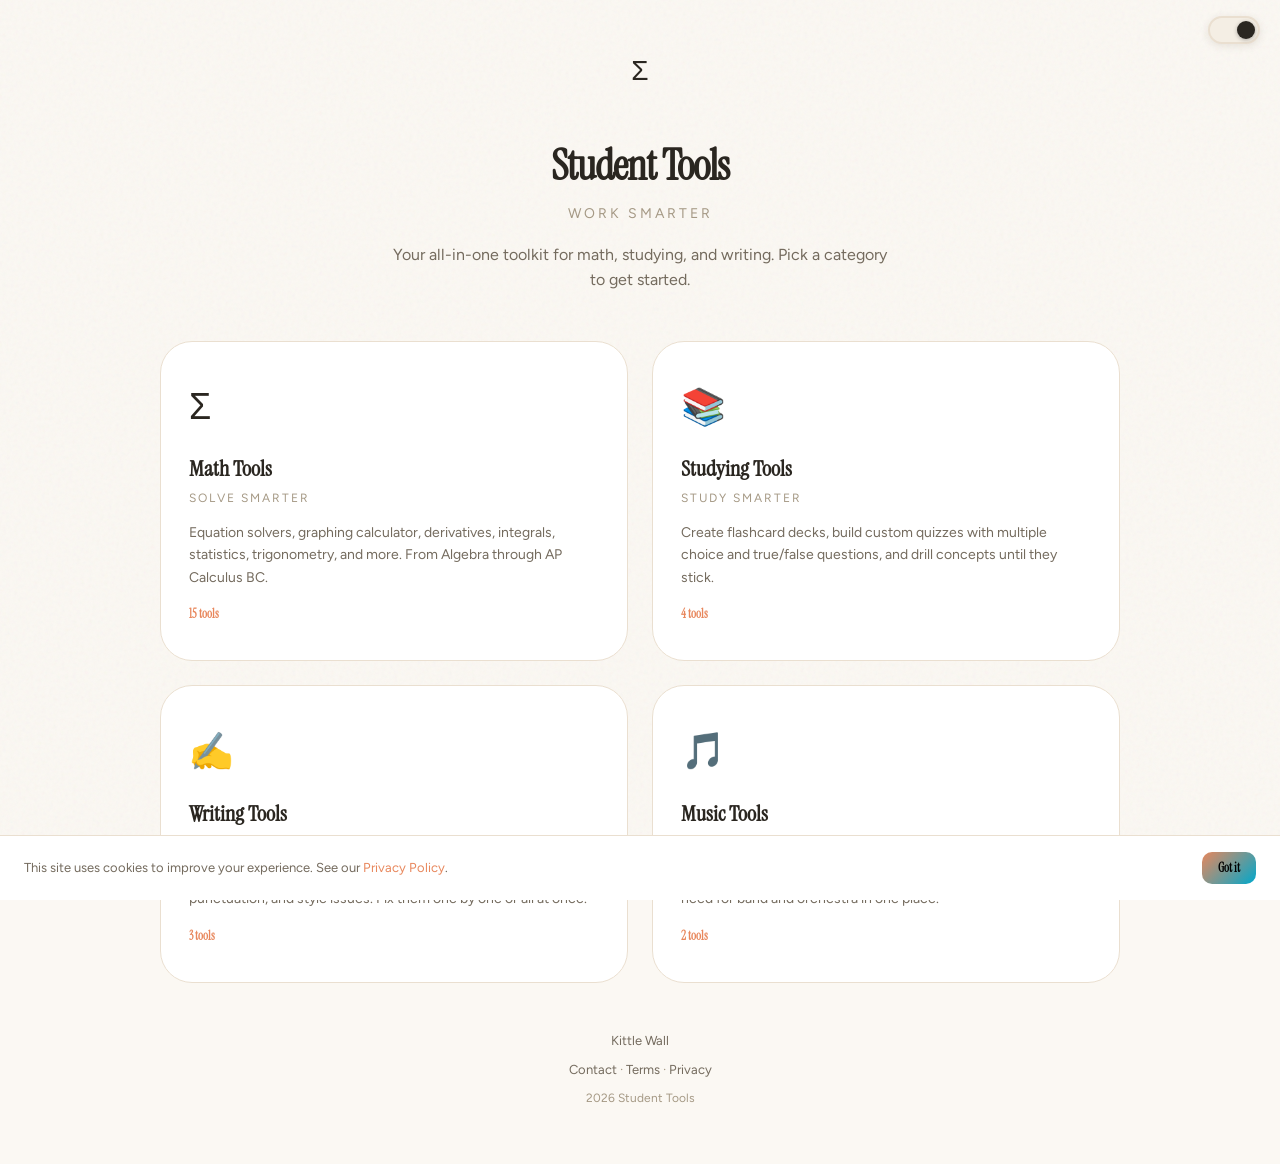
==== commit ff0379a4: "Add Word Counter & Readability Analyzer to Writing Tools New tool on writing.html counts words, char" ====
--- a/index.html
+++ b/index.html
@@ -54,7 +54,7 @@
       <div class="landing-card-title">Writing Tools</div>
       <div class="landing-card-sub">Write Smarter</div>
       <div class="landing-card-desc">Paste or type your essay and catch grammar, spelling, punctuation, and style issues. Fix them one by one or all at once.</div>
-      <div class="landing-card-count">2 tools</div>
+      <div class="landing-card-count">3 tools</div>
     </a>
 
     <a href="music.html" class="landing-card landing-card-music">
--- a/style.css
+++ b/style.css
@@ -2935,3 +2935,118 @@
   word-wrap: break-word;
   white-space: normal;
 }
+
+/* ============================================
+   WORD COUNTER TOOL
+   ============================================ */
+
+.wc-stats-grid {
+  display: grid;
+  grid-template-columns: repeat(auto-fill, minmax(140px, 1fr));
+  gap: 12px;
+  margin-top: 8px;
+}
+
+.wc-stat-box {
+  background: var(--bg-card);
+  border: 1px solid var(--border-subtle);
+  border-radius: var(--radius-md);
+  padding: 18px 14px;
+  text-align: center;
+  transition: border-color var(--transition-fast);
+}
+
+.wc-stat-box:hover {
+  border-color: var(--border-accent);
+}
+
+.wc-stat-value {
+  font-size: 28px;
+  font-weight: 700;
+  color: var(--accent-cyan);
+  line-height: 1.1;
+  font-family: var(--font-mono);
+}
+
+.wc-stat-label {
+  font-size: 11px;
+  color: var(--text-muted);
+  text-transform: uppercase;
+  letter-spacing: 0.06em;
+  margin-top: 4px;
+}
+
+.wc-readability-row {
+  display: grid;
+  grid-template-columns: 1fr 1fr;
+  gap: 16px;
+}
+
+@media (max-width: 600px) {
+  .wc-readability-row {
+    grid-template-columns: 1fr;
+  }
+}
+
+.wc-read-block {
+  background: var(--bg-input);
+  border: 1px solid var(--border-subtle);
+  border-radius: var(--radius-sm);
+  padding: 16px;
+}
+
+.wc-read-score {
+  font-size: 36px;
+  font-weight: 700;
+  color: var(--accent-cyan);
+  font-family: var(--font-mono);
+  margin-bottom: 4px;
+}
+
+.wc-read-name {
+  font-size: 13px;
+  font-weight: 600;
+  color: var(--text-primary);
+  margin-bottom: 4px;
+}
+
+.wc-read-detail {
+  font-size: 12px;
+  color: var(--accent-purple);
+  font-weight: 600;
+  margin-bottom: 6px;
+}
+
+.wc-read-desc {
+  font-size: 11px;
+  color: var(--text-muted);
+  line-height: 1.5;
+}
+
+.wc-top-words-list {
+  display: flex;
+  flex-wrap: wrap;
+  gap: 8px;
+  margin-top: 8px;
+}
+
+.wc-word-chip {
+  background: var(--bg-input);
+  border: 1px solid var(--border-subtle);
+  border-radius: 999px;
+  padding: 4px 14px;
+  font-size: 13px;
+  color: var(--text-primary);
+  display: flex;
+  align-items: center;
+  gap: 6px;
+}
+
+.wc-word-chip-count {
+  font-size: 11px;
+  background: var(--accent-cyan-dim);
+  color: var(--accent-cyan);
+  border-radius: 999px;
+  padding: 1px 7px;
+  font-weight: 600;
+}
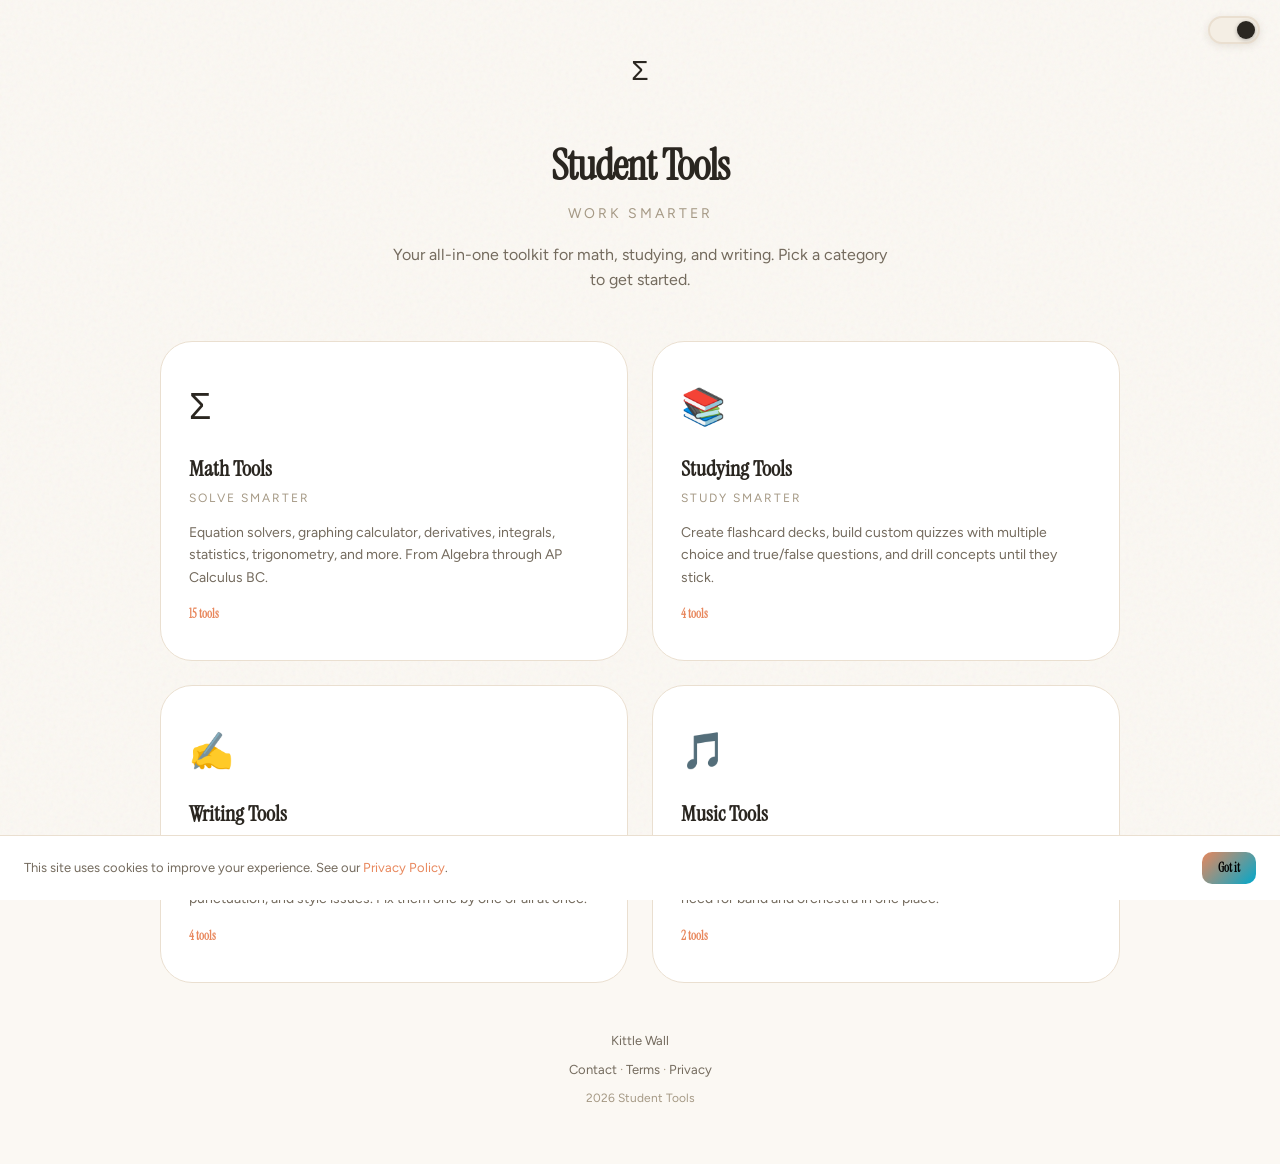
==== commit f4dae732: "Add Essay Outline Builder to Writing Tools Adds a new fourth writing tool that generates structured," ====
--- a/index.html
+++ b/index.html
@@ -54,7 +54,7 @@
       <div class="landing-card-title">Writing Tools</div>
       <div class="landing-card-sub">Write Smarter</div>
       <div class="landing-card-desc">Paste or type your essay and catch grammar, spelling, punctuation, and style issues. Fix them one by one or all at once.</div>
-      <div class="landing-card-count">3 tools</div>
+      <div class="landing-card-count">4 tools</div>
     </a>
 
     <a href="music.html" class="landing-card landing-card-music">
--- a/style.css
+++ b/style.css
@@ -3050,3 +3050,45 @@
   padding: 1px 7px;
   font-weight: 600;
 }
+
+/* ============================================================
+   ESSAY OUTLINE BUILDER
+   ============================================================ */
+
+.ob-field-group {
+  margin-bottom: 14px;
+}
+
+.ob-field-label {
+  font-size: 12px;
+  font-weight: 600;
+  color: var(--text-muted);
+  text-transform: uppercase;
+  letter-spacing: 0.05em;
+  margin-bottom: 4px;
+}
+
+.ob-field-input {
+  background: var(--bg-input);
+  border: 1px solid var(--border-subtle);
+  border-radius: 8px;
+  padding: 10px 12px;
+  font-size: 14px;
+  color: var(--text-secondary);
+  line-height: 1.5;
+  min-height: 44px;
+  cursor: text;
+  transition: border-color 0.15s, color 0.15s;
+  outline: none;
+  word-break: break-word;
+}
+
+.ob-field-input:focus {
+  border-color: var(--accent-cyan);
+  color: var(--text-primary);
+}
+
+.ob-field-input:focus,
+.ob-field-input:not(:empty) {
+  color: var(--text-primary);
+}
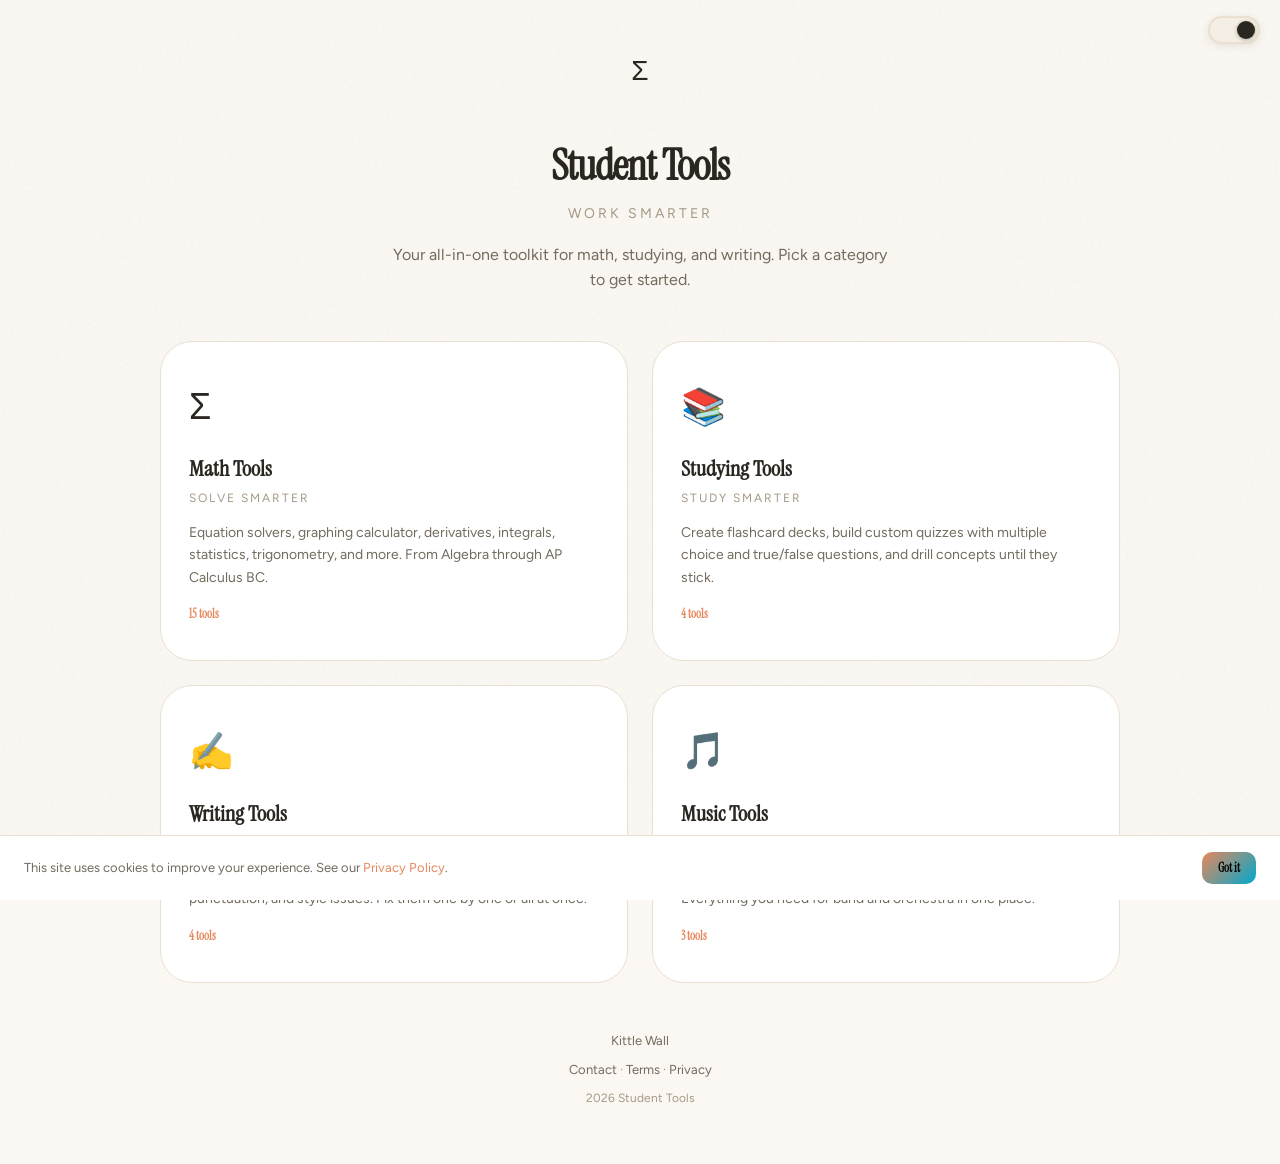
==== commit e2c9b258: "Add Scale Explorer tool to Music Tools section Adds a new Interval & Scale Explorer panel to music.h" ====
--- a/index.html
+++ b/index.html
@@ -61,8 +61,8 @@
       <div class="landing-card-icon">&#x1F3B5;</div>
       <div class="landing-card-title">Music Tools</div>
       <div class="landing-card-sub">Play Better</div>
-      <div class="landing-card-desc">Multi-tempo metronome and sheet music creator. Everything you need for band and orchestra in one place.</div>
-      <div class="landing-card-count">2 tools</div>
+      <div class="landing-card-desc">Multi-tempo metronome, sheet music creator, and scale explorer. Everything you need for band and orchestra in one place.</div>
+      <div class="landing-card-count">3 tools</div>
     </a>
   </div>
 
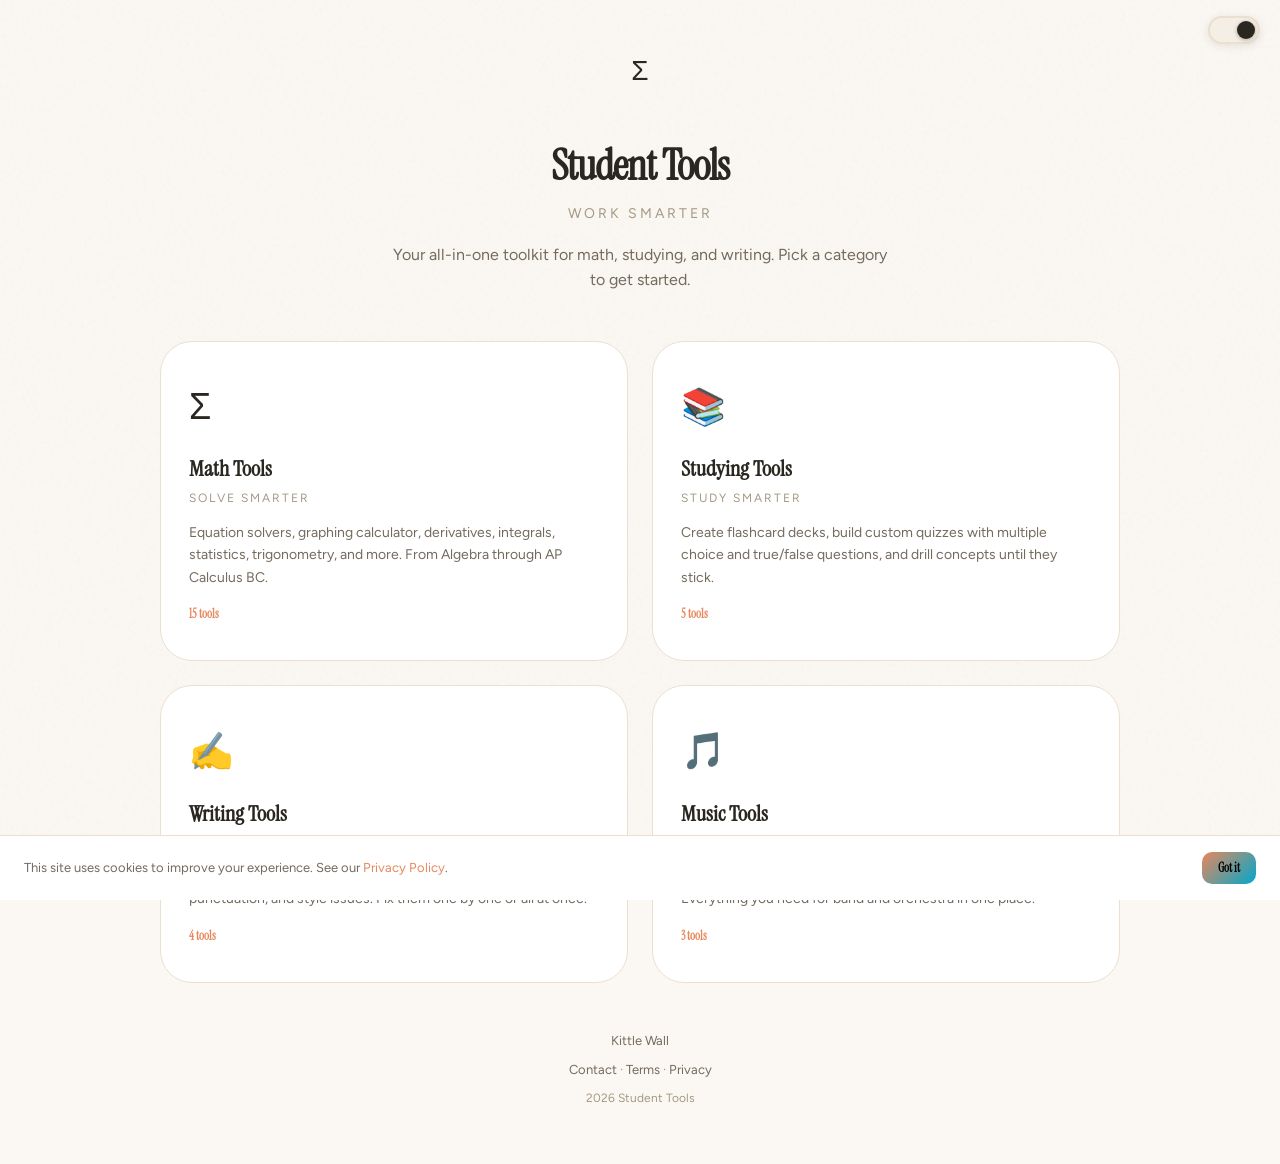
==== commit a74a0ad3: "Add Pomodoro Timer to Studying Tools (5th tool) Adds a fully client-side Pomodoro Timer to the Study" ====
--- a/index.html
+++ b/index.html
@@ -46,7 +46,7 @@
       <div class="landing-card-title">Studying Tools</div>
       <div class="landing-card-sub">Study Smarter</div>
       <div class="landing-card-desc">Create flashcard decks, build custom quizzes with multiple choice and true/false questions, and drill concepts until they stick.</div>
-      <div class="landing-card-count">4 tools</div>
+      <div class="landing-card-count">5 tools</div>
     </a>
 
     <a href="writing.html" class="landing-card landing-card-writing">
--- a/style.css
+++ b/style.css
@@ -3092,3 +3092,125 @@
 .ob-field-input:not(:empty) {
   color: var(--text-primary);
 }
+
+/* ============================================
+   POMODORO TIMER
+   ============================================ */
+
+.pom-phase-label {
+  font-family: var(--font-display);
+  font-size: 1.5rem;
+  color: var(--accent-cyan);
+  margin-bottom: 4px;
+}
+
+.pom-round-label {
+  font-size: 13px;
+  color: var(--text-muted);
+  margin-bottom: 24px;
+  text-transform: uppercase;
+  letter-spacing: 0.06em;
+}
+
+.pom-ring-wrap {
+  position: relative;
+  display: inline-block;
+  width: 200px;
+  height: 200px;
+}
+
+.pom-ring {
+  width: 200px;
+  height: 200px;
+  transform: rotate(-90deg);
+}
+
+.pom-ring-bg {
+  fill: none;
+  stroke: var(--bg-input);
+  stroke-width: 12;
+}
+
+.pom-ring-fill {
+  fill: none;
+  stroke: var(--accent-cyan);
+  stroke-width: 12;
+  stroke-linecap: round;
+  transition: stroke-dashoffset 0.9s linear, stroke 0.4s;
+}
+
+.pom-ring-fill.pom-break {
+  stroke: var(--accent-purple);
+}
+
+.pom-time-display {
+  position: absolute;
+  top: 50%;
+  left: 50%;
+  transform: translate(-50%, -50%);
+  font-family: var(--font-mono);
+  font-size: 2.6rem;
+  font-weight: 600;
+  color: var(--text-primary);
+  letter-spacing: 0.04em;
+}
+
+.pom-skip-wrap {
+  margin-top: 12px;
+}
+
+.pom-stats-grid {
+  display: grid;
+  grid-template-columns: 1fr 1fr;
+  gap: 12px;
+  margin-bottom: 4px;
+}
+
+.pom-stat-box {
+  background: var(--bg-input);
+  border: 1px solid var(--border-subtle);
+  border-radius: var(--radius-sm);
+  padding: 14px 12px;
+  text-align: center;
+}
+
+.pom-stat-value {
+  font-family: var(--font-mono);
+  font-size: 1.5rem;
+  font-weight: 600;
+  color: var(--accent-cyan);
+  line-height: 1;
+  margin-bottom: 4px;
+}
+
+.pom-stat-label {
+  font-size: 11px;
+  color: var(--text-muted);
+  text-transform: uppercase;
+  letter-spacing: 0.05em;
+}
+
+.pom-guide {
+  margin: 0;
+  padding-left: 18px;
+  font-size: 13px;
+  color: var(--text-secondary);
+  line-height: 2;
+}
+
+.pom-guide strong {
+  color: var(--accent-cyan);
+}
+
+@media (max-width: 600px) {
+  .pom-stats-grid {
+    grid-template-columns: 1fr 1fr;
+  }
+  .pom-ring-wrap, .pom-ring {
+    width: 160px;
+    height: 160px;
+  }
+  .pom-time-display {
+    font-size: 2rem;
+  }
+}
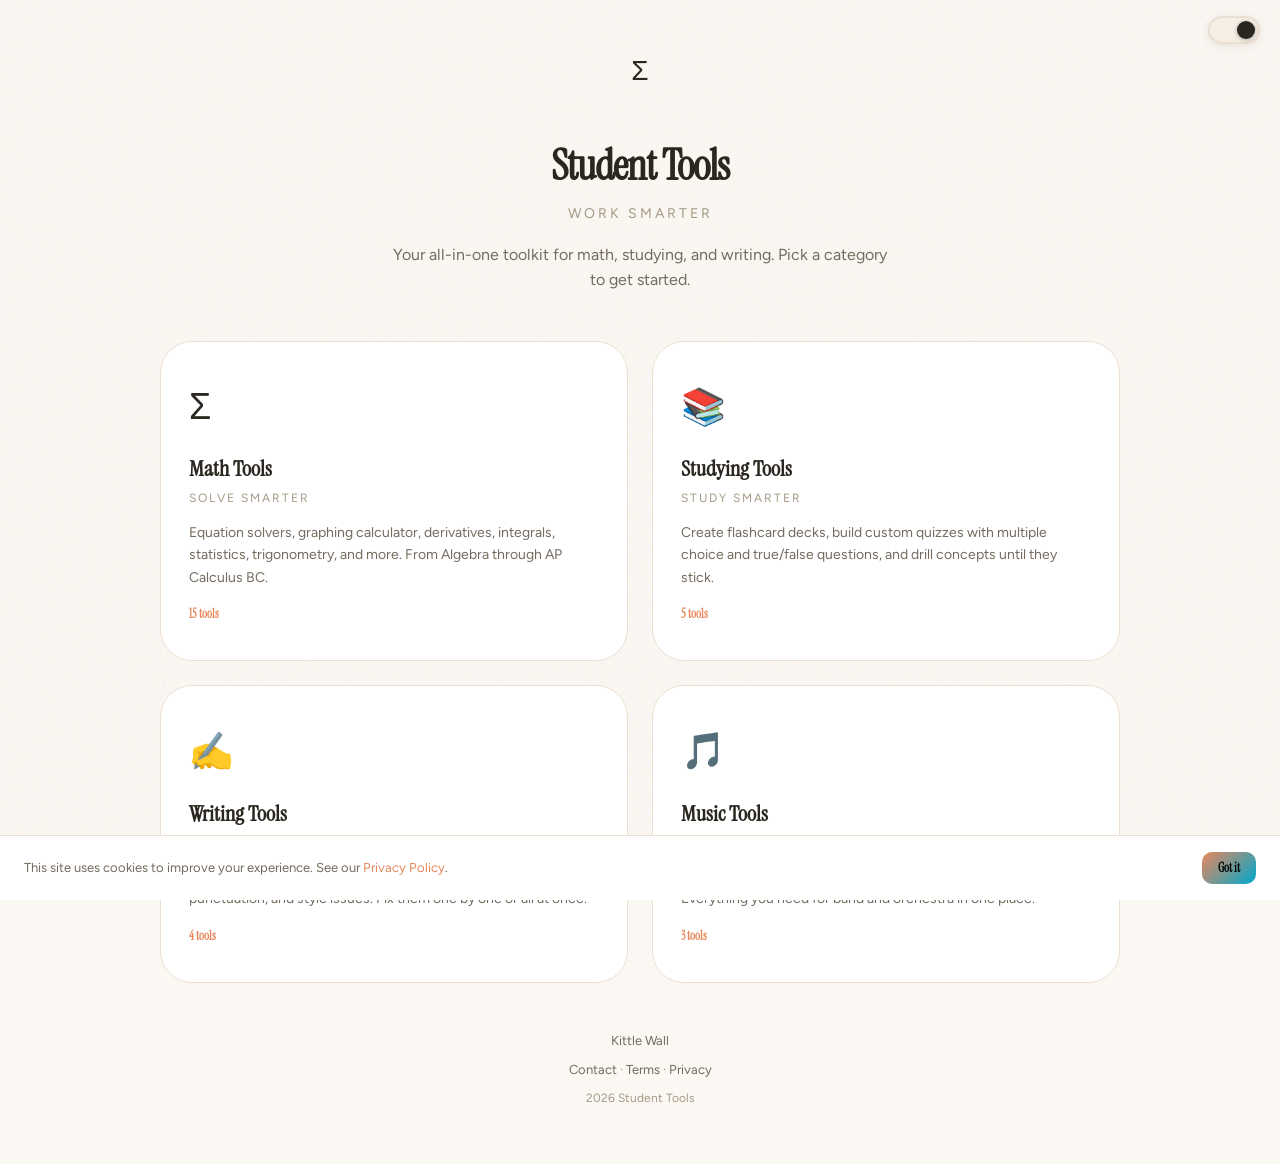
==== commit 759ba1ef: "Update canonical link in index.html" ====
--- a/index.html
+++ b/index.html
@@ -11,8 +11,7 @@
   <meta property="og:title" content="Student Tools - Work Smarter">
   <meta property="og:description" content="Free student tools for every course: math, studying, writing, and more.">
   <meta property="og:type" content="website">
-  <link rel="canonical" href="">
-  <link rel="stylesheet" href="style.css">
+    <link rel="canonical" href="https://tools-for-students.com/">  <link rel="stylesheet" href="style.css">
   <script src="theme.js"></script>
 </head>
 <body>
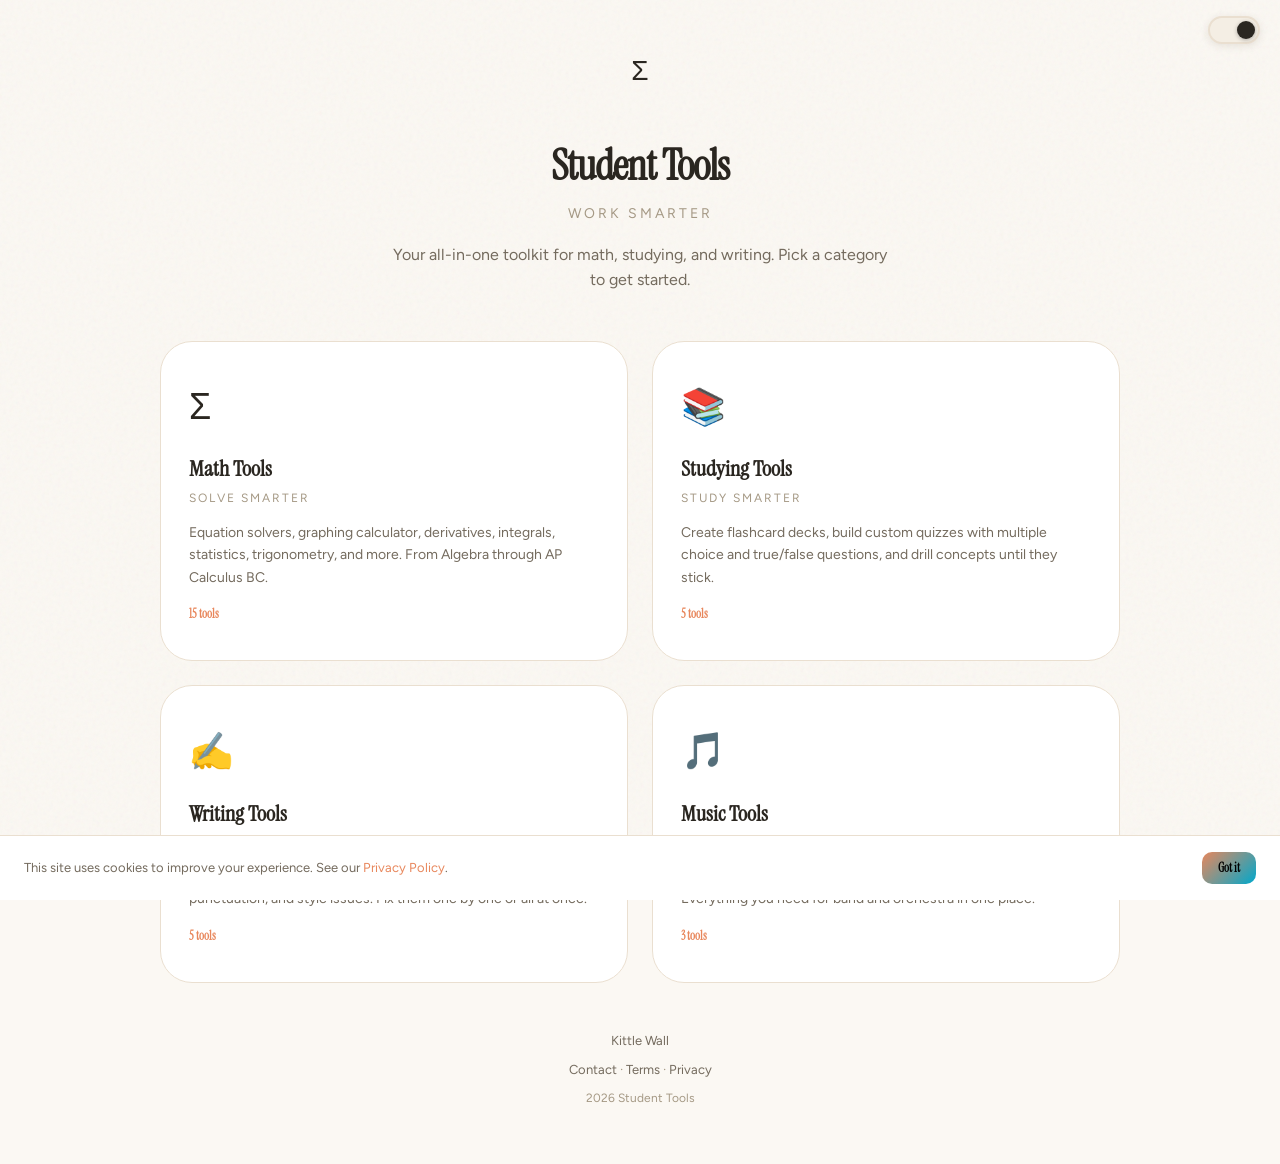
==== commit 13abdf20: "Add Transition Word Bank to Writing Tools Adds a new Transition Word Bank panel to writing.html with" ====
--- a/index.html
+++ b/index.html
@@ -53,7 +53,7 @@
       <div class="landing-card-title">Writing Tools</div>
       <div class="landing-card-sub">Write Smarter</div>
       <div class="landing-card-desc">Paste or type your essay and catch grammar, spelling, punctuation, and style issues. Fix them one by one or all at once.</div>
-      <div class="landing-card-count">4 tools</div>
+      <div class="landing-card-count">5 tools</div>
     </a>
 
     <a href="music.html" class="landing-card landing-card-music">
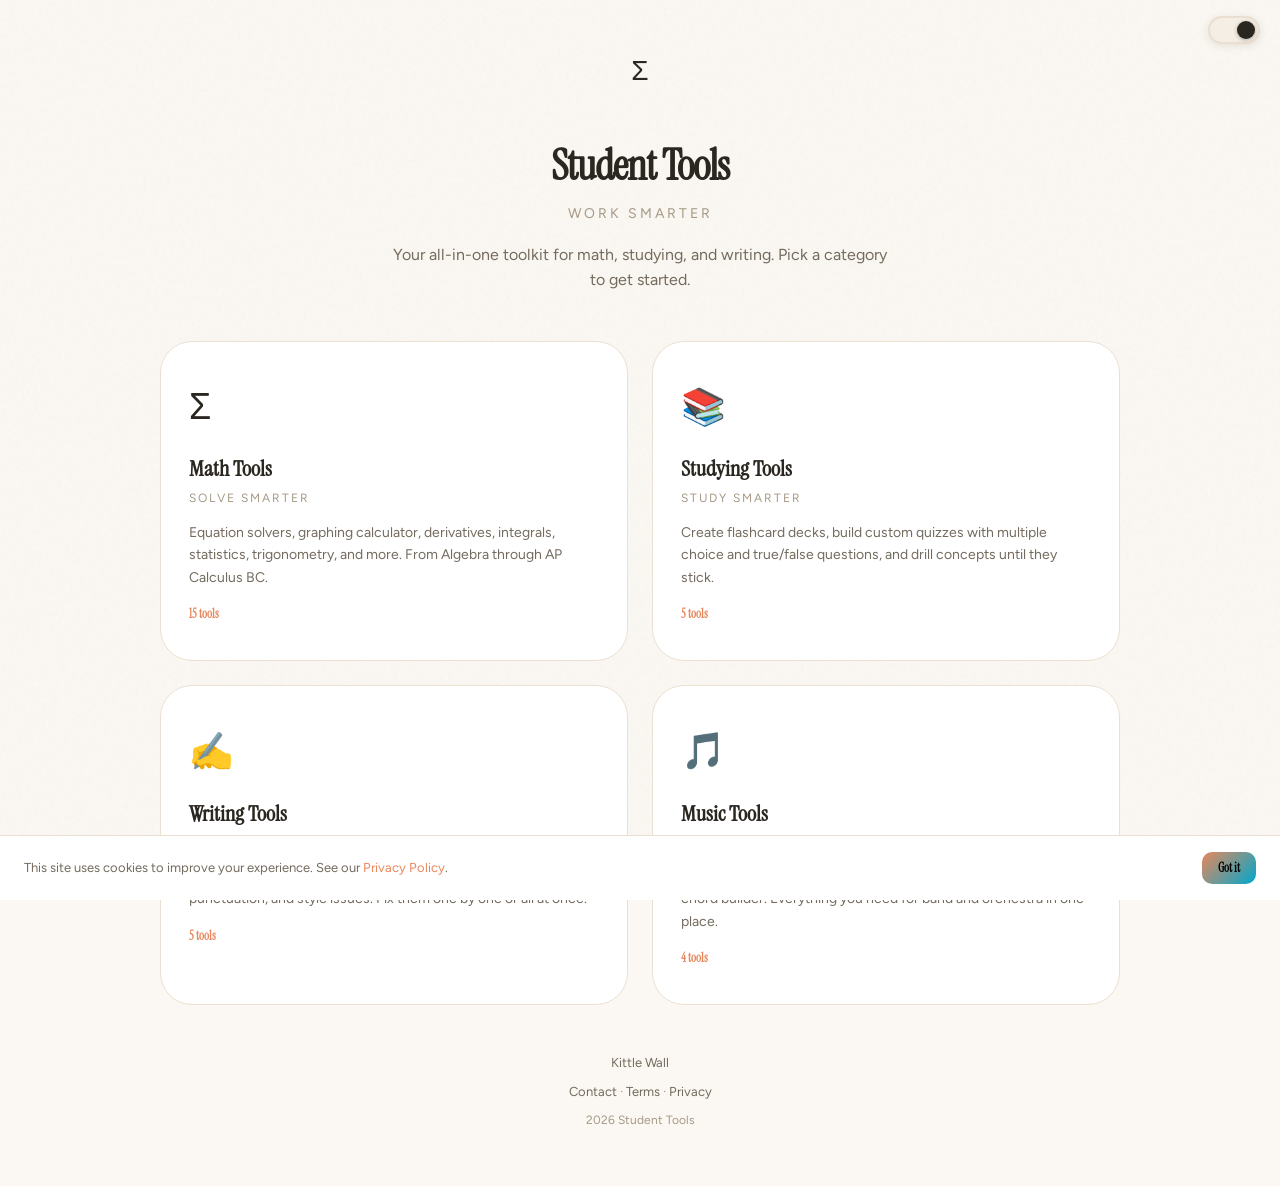
==== commit 42576437: "Add Chord Builder tool to Music section New tool added to music.html, music-app.js, and music-style." ====
--- a/index.html
+++ b/index.html
@@ -60,8 +60,8 @@
       <div class="landing-card-icon">&#x1F3B5;</div>
       <div class="landing-card-title">Music Tools</div>
       <div class="landing-card-sub">Play Better</div>
-      <div class="landing-card-desc">Multi-tempo metronome, sheet music creator, and scale explorer. Everything you need for band and orchestra in one place.</div>
-      <div class="landing-card-count">3 tools</div>
+      <div class="landing-card-desc">Multi-tempo metronome, sheet music creator, scale explorer, and chord builder. Everything you need for band and orchestra in one place.</div>
+      <div class="landing-card-count">4 tools</div>
     </a>
   </div>
 
